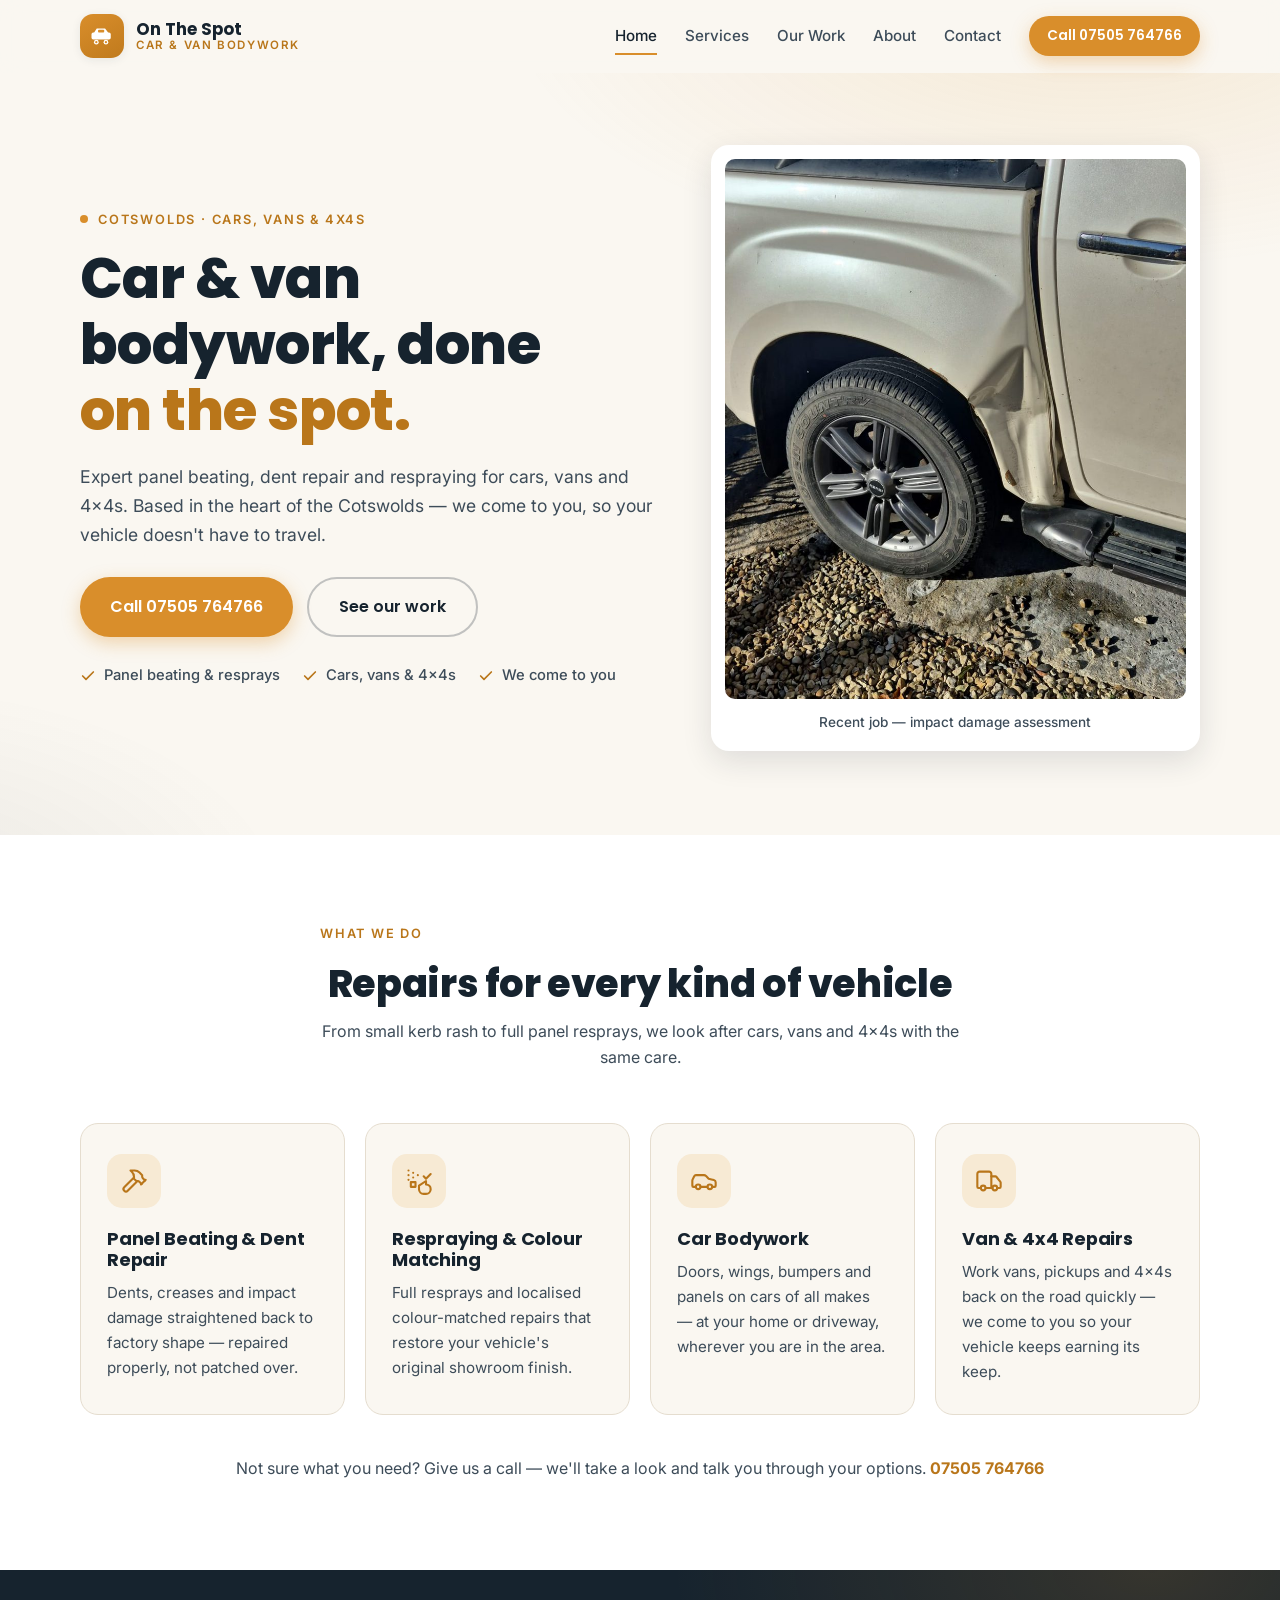
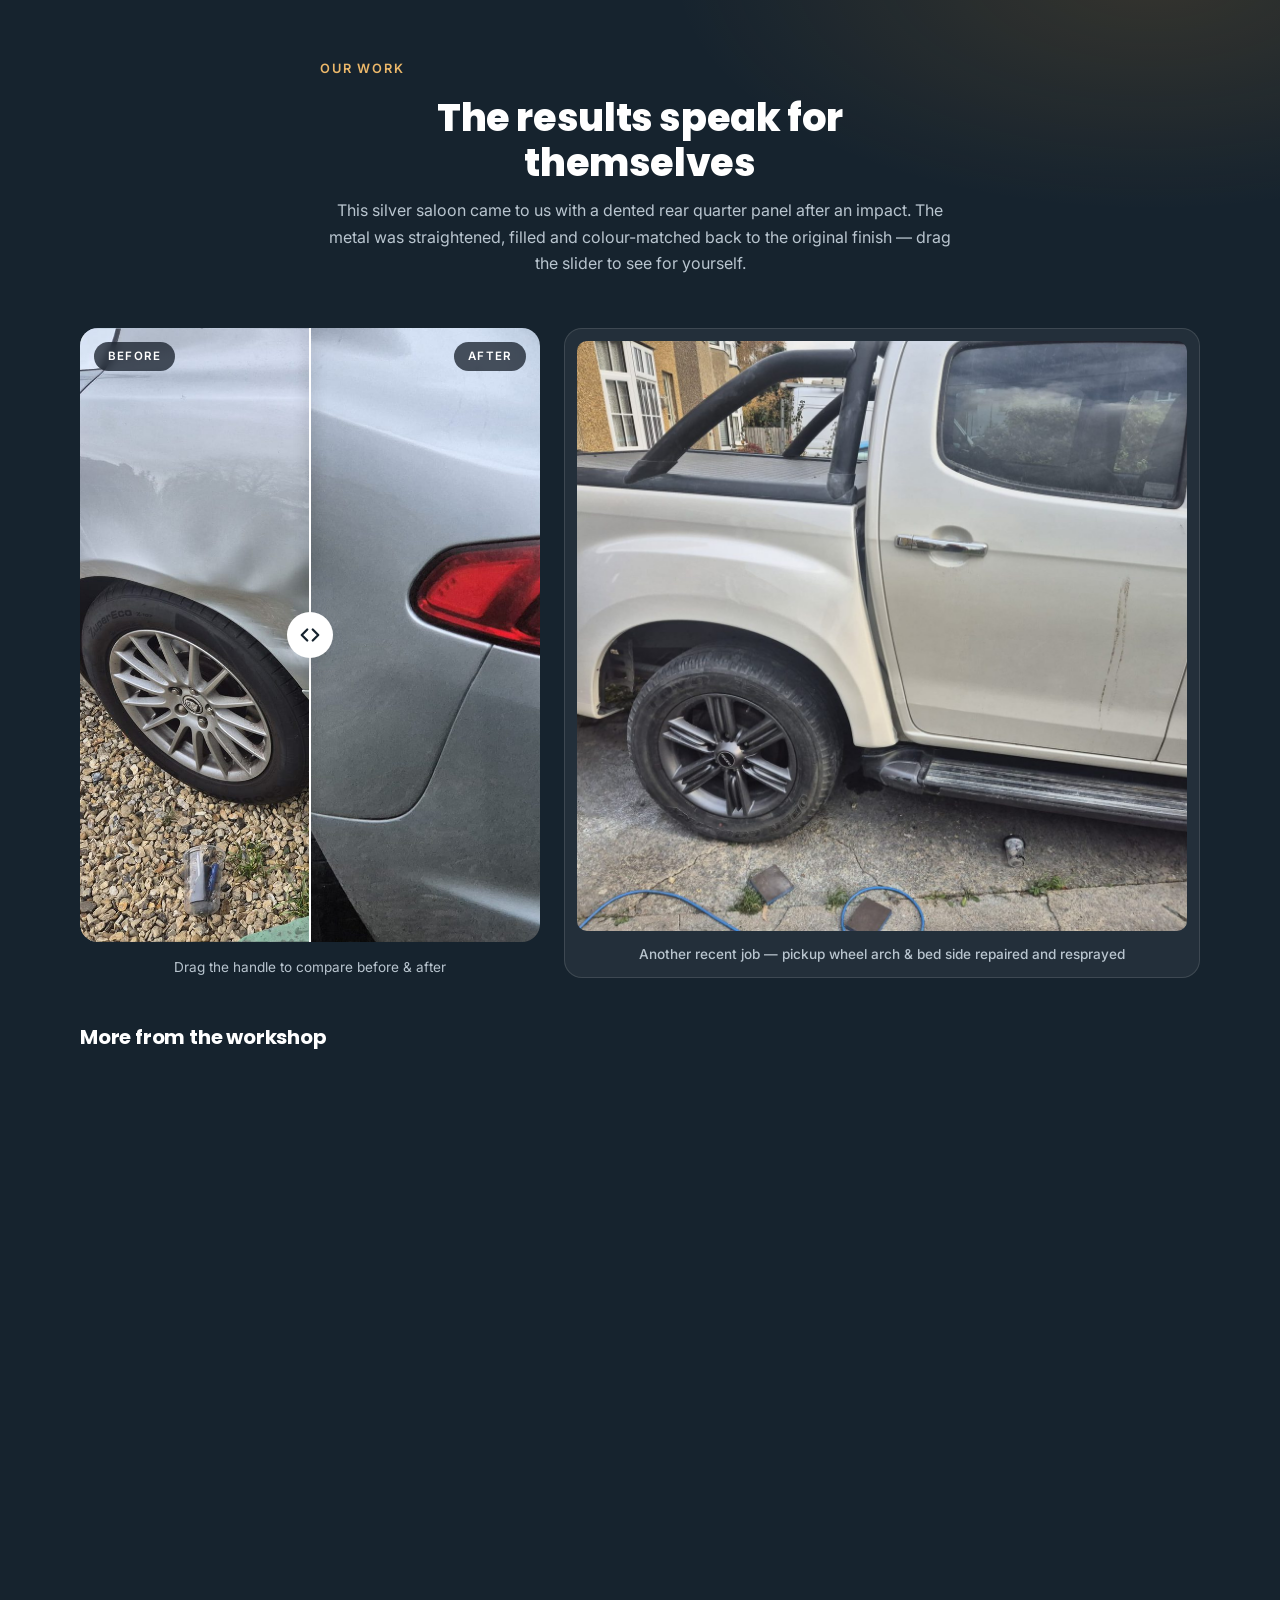
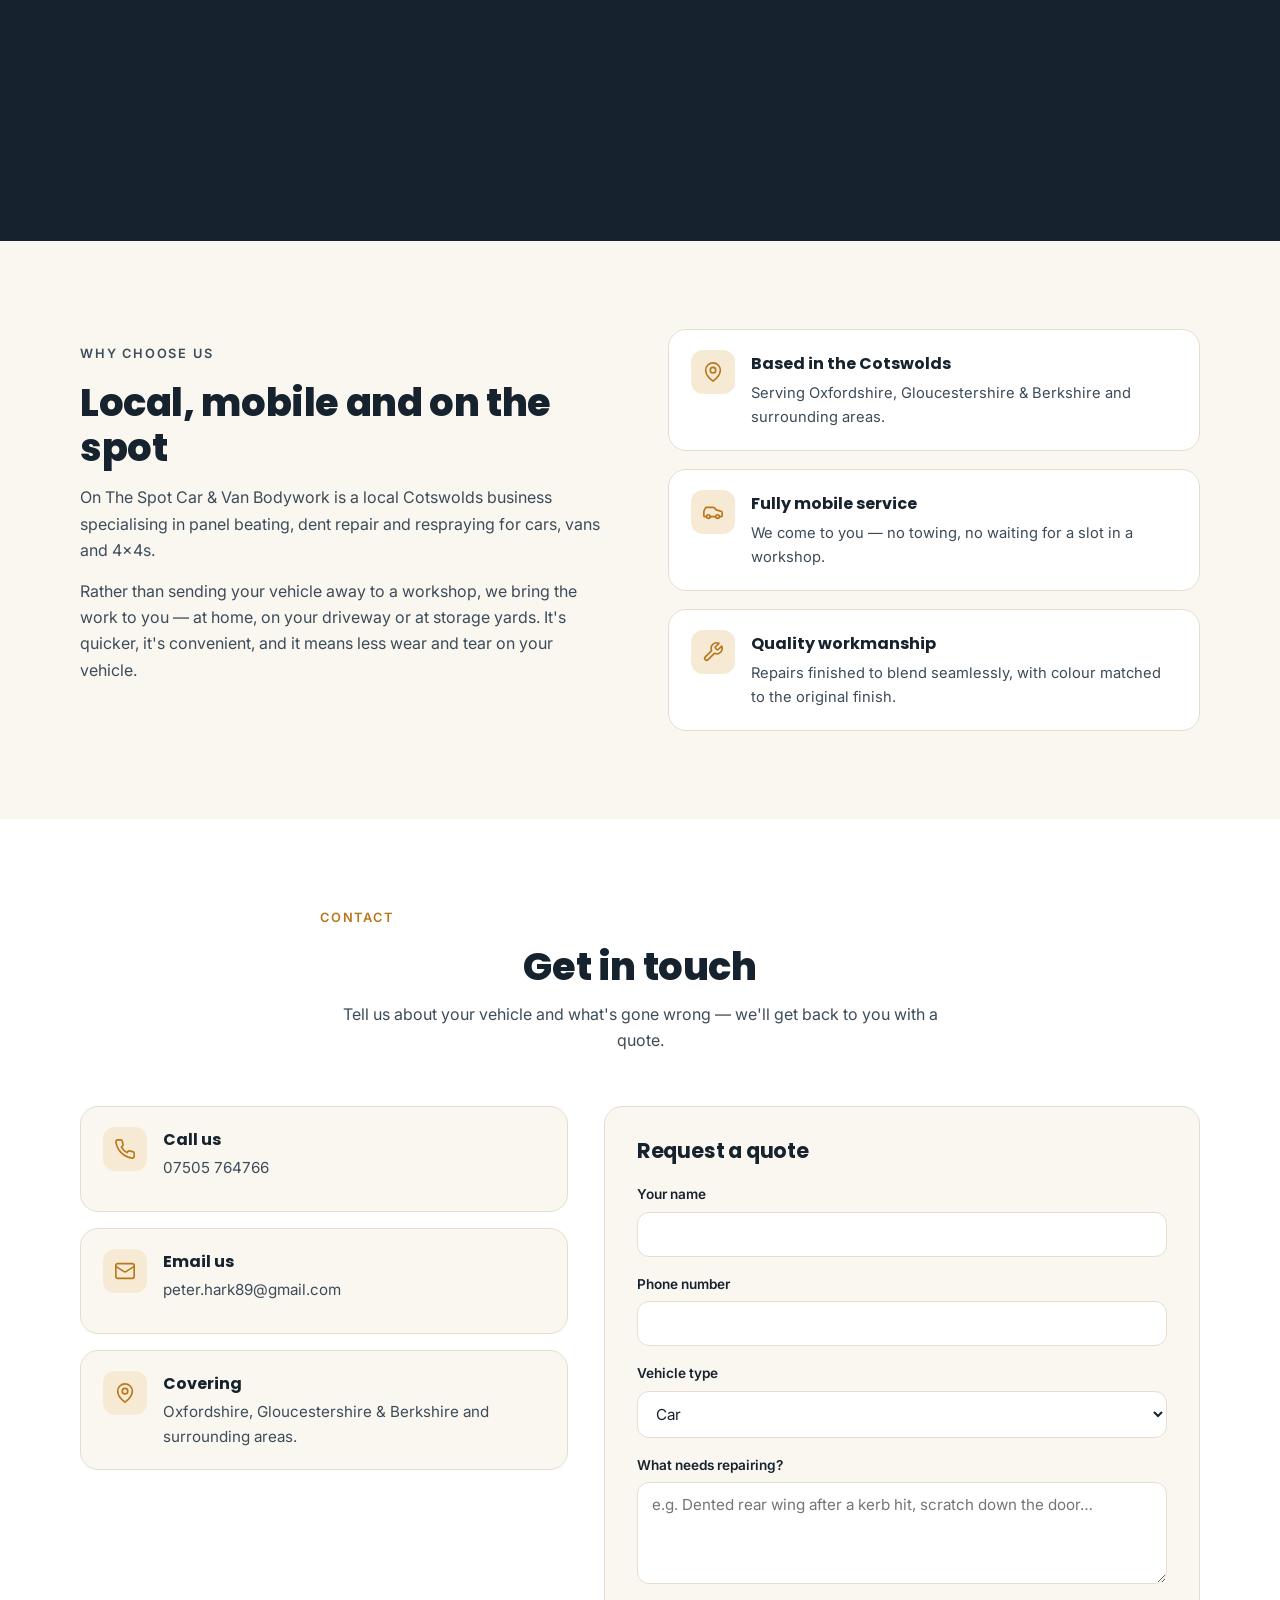
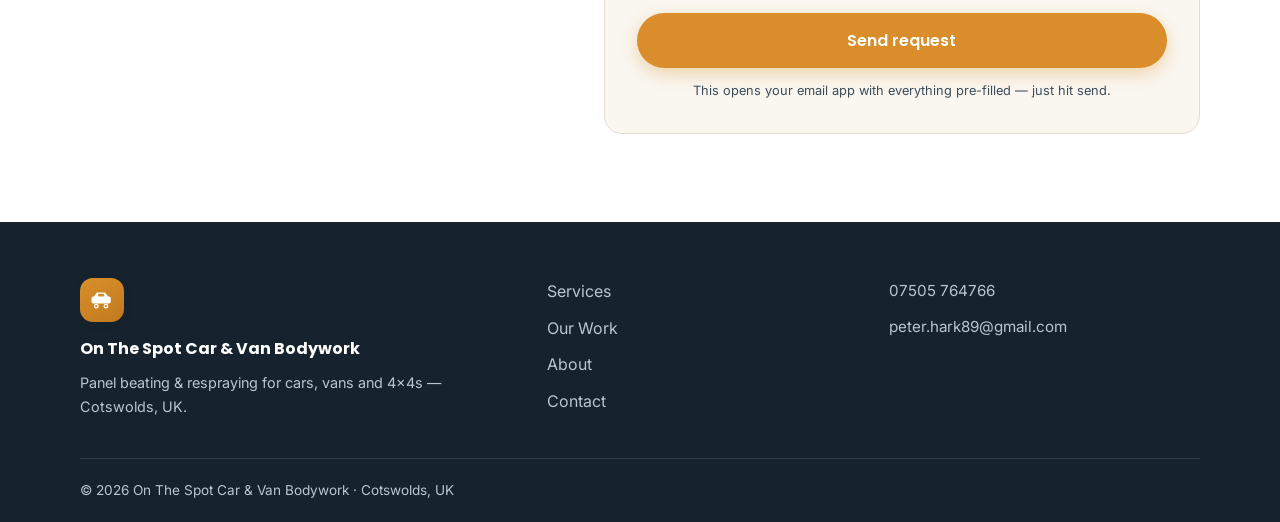
==== index.html @ c1c81cb1 "On The Spot Car & Van Bodywork site" ====
<!DOCTYPE html>
<html lang="en-GB">
<head>
  <meta charset="UTF-8" />
  <meta name="viewport" content="width=device-width, initial-scale=1.0" />
  <title>On The Spot Car &amp; Van Bodywork — Panel Beating &amp; Resprays in the Cotswolds</title>
  <meta name="description" content="Car and van body repairs across the Cotswolds. Expert panel beating, dent repair, respraying and colour matching — we come to you. Call 07505 764766." />
  <meta property="og:title" content="On The Spot Car &amp; Van Bodywork | Cotswolds" />
  <meta property="og:description" content="Panel beating, dent repair &amp; respraying for cars, vans and 4x4s. Based in the Cotswolds — we come to you." />
  <meta property="og:type" content="website" />
  <link rel="icon" href="data:image/svg+xml,%3Csvg xmlns='http://www.w3.org/2000/svg' viewBox='0 0 100 100'%3E%3Ctext y='.9em' font-size='90'%3E%F0%9F%9A%97%3C/text%3E%3C/svg%3E" />
  <link rel="preconnect" href="https://fonts.googleapis.com" />
  <link rel="preconnect" href="https://fonts.gstatic.com" crossorigin />
  <link href="https://fonts.googleapis.com/css2?family=Inter:wght@400;500;600&family=Poppins:wght@600;700;800&display=swap" rel="stylesheet" />
  <link rel="stylesheet" href="style.css" />
</head>
<body>

<a class="skip-link" href="#home">Skip to content</a>

<header class="site-header" id="siteHeader">
  <div class="container nav-wrap">
    <a href="#home" class="brand" aria-label="On The Spot Car &amp; Van Bodywork — home">
      <span class="brand-mark" aria-hidden="true">
        <svg viewBox="0 0 32 32" fill="none">
          <path d="M4 18v-4a2 2 0 0 1 2-2h1l3-4.5h9.5L23 12h1a2 2 0 0 1 2 2v4a2 2 0 0 1-2 2H6a2 2 0 0 1-2-2Z" fill="#fff"/>
          <rect x="11.5" y="8.8" width="7" height="3.2" rx="0.9" fill="#d98e2b"/>
          <circle cx="9.5" cy="23" r="2.7" fill="#fff"/>
          <circle cx="9.5" cy="23" r="1.3" fill="#d98e2b"/>
          <circle cx="20.5" cy="23" r="2.7" fill="#fff"/>
          <circle cx="20.5" cy="23" r="1.3" fill="#d98e2b"/>
        </svg>
      </span>
      <span class="brand-text">On The Spot<small>Car &amp; Van Bodywork</small></span>
    </a>

    <nav class="site-nav" id="siteNav" aria-label="Main navigation">
      <a href="#home" class="active">Home</a>
      <a href="#services">Services</a>
      <a href="#work">Our Work</a>
      <a href="#about">About</a>
      <a href="#contact">Contact</a>
      <a href="tel:+447505764766" class="btn btn-primary btn-sm nav-call">Call 07505 764766</a>
    </nav>

    <button class="nav-toggle" id="navToggle" aria-expanded="false" aria-controls="siteNav" aria-label="Open menu">
      <span></span><span></span><span></span>
    </button>
  </div>
</header>

<main id="main">

  <!-- ============ HERO ============ -->
  <section class="hero" id="home">
    <div class="container hero-grid">
      <div class="hero-copy reveal">
        <p class="eyebrow"><span class="dot" aria-hidden="true"></span> Cotswolds &middot; Cars, Vans &amp; 4x4s</p>
        <h1>Car &amp; van bodywork, done <em>on the spot.</em></h1>
        <p class="lead">Expert panel beating, dent repair and respraying for cars, vans and 4x4s. Based in the heart of the Cotswolds — we come to you, so your vehicle doesn't have to travel.</p>
        <div class="hero-cta">
          <a href="tel:+447505764766" class="btn btn-primary btn-lg">Call 07505 764766</a>
          <a href="#work" class="btn btn-ghost btn-lg">See our work</a>
        </div>
        <ul class="hero-points">
          <li><svg viewBox="0 0 24 24" fill="none" stroke="currentColor" stroke-width="2.5" stroke-linecap="round" stroke-linejoin="round"><path d="M20 6 9 17l-5-5"/></svg> Panel beating &amp; resprays</li>
          <li><svg viewBox="0 0 24 24" fill="none" stroke="currentColor" stroke-width="2.5" stroke-linecap="round" stroke-linejoin="round"><path d="M20 6 9 17l-5-5"/></svg> Cars, vans &amp; 4x4s</li>
          <li><svg viewBox="0 0 24 24" fill="none" stroke="currentColor" stroke-width="2.5" stroke-linecap="round" stroke-linejoin="round"><path d="M20 6 9 17l-5-5"/></svg> We come to you</li>
        </ul>
      </div>

      <figure class="hero-card reveal" data-delay="140">
        <img src="images/hero-pickup-damage.jpg" alt="Impact damage to a pickup's rear arch and bed side, awaiting repair" loading="eager" />
        <figcaption>Recent job — impact damage assessment</figcaption>
      </figure>
    </div>
  </section>

  <!-- ============ SERVICES ============ -->
  <section class="section services" id="services">
    <div class="container">
      <header class="section-head reveal">
        <p class="eyebrow">What we do</p>
        <h2>Repairs for every kind of vehicle</h2>
        <p class="section-sub">From small kerb rash to full panel resprays, we look after cars, vans and 4x4s with the same care.</p>
      </header>

      <div class="card-grid">
        <article class="service-card reveal">
          <span class="icon" aria-hidden="true">
            <svg viewBox="0 0 24 24" fill="none" stroke="currentColor" stroke-width="1.8" stroke-linecap="round" stroke-linejoin="round"><path d="m15 12-8.373 8.373a1 1 0 1 1-3-3L12 9"/><path d="m18 15 4-4"/><path d="m21.5 11.5-1.914-1.914A2 2 0 0 1 19 8.172V7l-2.26-2.26a6 6 0 0 0-4.202-1.756L9 2.96l.92.82A6.18 6.18 0 0 1 12 8.4V10l2 2h1.172a2 2 0 0 1 1.414.586L18.5 14.5"/></svg>
          </span>
          <h3>Panel Beating &amp; Dent Repair</h3>
          <p>Dents, creases and impact damage straightened back to factory shape — repaired properly, not patched over.</p>
        </article>

        <article class="service-card reveal" data-delay="80">
          <span class="icon" aria-hidden="true">
            <svg viewBox="0 0 24 24" fill="none" stroke="currentColor" stroke-width="1.8" stroke-linecap="round" stroke-linejoin="round"><path d="M3 3h.01"/><path d="M7 5h.01"/><path d="M11 7h.01"/><path d="M3 7h.01"/><path d="M7 9h.01"/><path d="M3 11h.01"/><rect width="4" height="4" x="5" y="13"/><path d="m16 8 2 2 4-4"/><path d="M18 12v3a4 4 0 0 1 4 4v0a4 4 0 0 1-4 4h-2a4 4 0 0 1-4-4v-3Z"/></svg>
          </span>
          <h3>Respraying &amp; Colour Matching</h3>
          <p>Full resprays and localised colour-matched repairs that restore your vehicle's original showroom finish.</p>
        </article>

        <article class="service-card reveal" data-delay="160">
          <span class="icon" aria-hidden="true">
            <svg viewBox="0 0 24 24" fill="none" stroke="currentColor" stroke-width="1.8" stroke-linecap="round" stroke-linejoin="round"><path d="M19 17h2c.6 0 1-.4 1-1v-3c0-.9-.7-1.7-1.5-1.9C18.7 10.6 16 10 16 10s-1.3-1.4-2.2-2.3c-.5-.4-1.1-.7-1.8-.7H5c-.6 0-1.1.4-1.4.9l-1.4 2.9A3.7 3.7 0 0 0 2 12v4c0 .6.4 1 1 1h2"/><circle cx="7" cy="17" r="2"/><path d="M9 17h6"/><circle cx="17" cy="17" r="2"/></svg>
          </span>
          <h3>Car Bodywork</h3>
          <p>Doors, wings, bumpers and panels on cars of all makes — at your home or driveway, wherever you are in the area.</p>
        </article>

        <article class="service-card reveal" data-delay="240">
          <span class="icon" aria-hidden="true">
            <svg viewBox="0 0 24 24" fill="none" stroke="currentColor" stroke-width="1.8" stroke-linecap="round" stroke-linejoin="round"><path d="M14 18V6a2 2 0 0 0-2-2H4a2 2 0 0 0-2 2v11a1 1 0 0 0 1 1h2"/><path d="M15 18H9"/><path d="M19 18h2a1 1 0 0 0 1-1v-3.65a1 1 0 0 0-.22-.624l-3.48-4.35A1 1 0 0 0 17.52 8H14"/><circle cx="17" cy="18" r="2"/><circle cx="7" cy="18" r="2"/></svg>
          </span>
          <h3>Van &amp; 4x4 Repairs</h3>
          <p>Work vans, pickups and 4x4s back on the road quickly — we come to you so your vehicle keeps earning its keep.</p>
        </article>
      </div>

      <p class="services-note reveal">Not sure what you need? Give us a call — we'll take a look and talk you through your options. <a href="tel:+447505764766"><strong>07505 764766</strong></a></p>
    </div>
  </section>

  <!-- ============ OUR WORK ============ -->
  <section class="section work" id="work">
    <div class="container">
      <header class="section-head section-head-light reveal">
        <p class="eyebrow">Our work</p>
        <h2>The results speak for themselves</h2>
        <p class="section-sub">This silver saloon came to us with a dented rear quarter panel after an impact. The metal was straightened, filled and colour-matched back to the original finish — drag the slider to see for yourself.</p>
      </header>

      <div class="work-showcase">
        <div class="ba-frame reveal">
          <div class="ba-slider" id="baSlider" style="--pos:50%">
            <img src="images/slider-after.jpg" alt="Rear quarter panel after dent repair and respray" />
            <img src="images/slider-before.jpg" alt="" aria-hidden="true" class="ba-before" />
            <span class="ba-label ba-label-before">Before</span>
            <span class="ba-label ba-label-after">After</span>
            <div class="ba-handle" id="baHandle" role="slider" tabindex="0" aria-label="Drag to compare before and after" aria-valuemin="0" aria-valuemax="100" aria-valuenow="50">
              <span class="ba-grip" aria-hidden="true">
                <svg viewBox="0 0 24 24" fill="none" stroke="currentColor" stroke-width="2.5" stroke-linecap="round" stroke-linejoin="round"><path d="m9 6-6 6 6 6M15 6l6 6-6 6"/></svg>
              </span>
            </div>
          </div>
          <p class="ba-hint">Drag the handle to compare before &amp; after</p>
        </div>

        <figure class="work-photo reveal" data-delay="120">
          <img src="images/work-pickup-repaired.jpg" alt="Pickup rear arch and bed side after bodywork repair and respray" loading="lazy" />
          <figcaption>Another recent job — pickup wheel arch &amp; bed side repaired and resprayed</figcaption>
        </figure>
      </div>

      <h3 class="gallery-title reveal">More from the workshop</h3>
      <div class="gallery-grid">
        <figure class="gallery-card reveal">
          <span class="chip chip-before" aria-hidden="true">Before</span>
          <img src="images/gallery-door-crack.jpg" alt="Cracked car door panel stripped back, ready for repair" loading="lazy" />
          <figcaption>Cracked door panel — stripped back and ready for repair</figcaption>
        </figure>

        <figure class="gallery-card reveal" data-delay="80">
          <span class="chip chip-progress" aria-hidden="true">In progress</span>
          <img src="images/gallery-filler-wide.jpg" alt="Door and quarter panel filled after impact damage" loading="lazy" />
          <figcaption>Impact-damaged door &amp; quarter panel, filled and faired</figcaption>
        </figure>

        <figure class="gallery-card reveal" data-delay="160">
          <span class="chip chip-progress" aria-hidden="true">In progress</span>
          <img src="images/gallery-filler-detail.jpg" alt="Close-up of body filler smoothed on a repaired panel" loading="lazy" />
          <figcaption>Filling detail — smoothed and ready to prime &amp; spray</figcaption>
        </figure>
      </div>

      <div class="steps-grid">
        <article class="step-card reveal">
          <span class="step-num" aria-hidden="true">01</span>
          <h3>Tell us what's wrong</h3>
          <p>Call or email with a description — and photos if you can. We'll assess the damage honestly before any work starts.</p>
        </article>
        <article class="step-card reveal" data-delay="100">
          <span class="step-num" aria-hidden="true">02</span>
          <h3>We come to you</h3>
          <p>Your vehicle stays where it is — at home, in your driveway or at storage. We bring the workshop to the spot.</p>
        </article>
        <article class="step-card reveal" data-delay="200">
          <span class="step-num" aria-hidden="true">03</span>
          <h3>Repaired &amp; resprayed</h3>
          <p>Panels straightened, filled and sprayed with colour matched to your vehicle's original finish. You check it over on the spot.</p>
        </article>
      </div>

      <div class="work-cta reveal">
        <a href="#contact" class="btn btn-primary btn-lg">Get a quote</a>
        <a href="tel:+447505764766" class="link-light">or call 07505 764766</a>
      </div>
    </div>
  </section>

  <!-- ============ ABOUT ============ -->
  <section class="section about" id="about">
    <div class="container about-grid">
      <div class="about-copy reveal">
        <p class="eyebrow">Why choose us</p>
        <h2>Local, mobile and on the spot</h2>
        <p>On The Spot Car &amp; Van Bodywork is a local Cotswolds business specialising in panel beating, dent repair and respraying for cars, vans and 4x4s.</p>
        <p>Rather than sending your vehicle away to a workshop, we bring the work to you — at home, on your driveway or at storage yards. It's quicker, it's convenient, and it means less wear and tear on your vehicle.</p>
      </div>

      <ul class="about-list reveal" data-delay="120">
        <li>
          <span class="icon icon-sm" aria-hidden="true"><svg viewBox="0 0 24 24" fill="none" stroke="currentColor" stroke-width="1.8" stroke-linecap="round" stroke-linejoin="round"><path d="M20 10c0 6-8 12-8 12s-8-6-8-12a8 8 0 0 1 16 0Z"/><circle cx="12" cy="10" r="3"/></svg></span>
          <div><strong>Based in the Cotswolds</strong><p>Serving Oxfordshire, Gloucestershire &amp; Berkshire and surrounding areas.</p></div>
        </li>
        <li>
          <span class="icon icon-sm" aria-hidden="true"><svg viewBox="0 0 24 24" fill="none" stroke="currentColor" stroke-width="1.8" stroke-linecap="round" stroke-linejoin="round"><path d="M19 17h2c.6 0 1-.4 1-1v-3c0-.9-.7-1.7-1.5-1.9C18.7 10.6 16 10 16 10s-1.3-1.4-2.2-2.3c-.5-.4-1.1-.7-1.8-.7H5c-.6 0-1.1.4-1.4.9l-1.4 2.9A3.7 3.7 0 0 0 2 12v4c0 .6.4 1 1 1h2"/><circle cx="7" cy="17" r="2"/><path d="M9 17h6"/><circle cx="17" cy="17" r="2"/></svg></span>
          <div><strong>Fully mobile service</strong><p>We come to you — no towing, no waiting for a slot in a workshop.</p></div>
        </li>
        <li>
          <span class="icon icon-sm" aria-hidden="true"><svg viewBox="0 0 24 24" fill="none" stroke="currentColor" stroke-width="1.8" stroke-linecap="round" stroke-linejoin="round"><path d="M14.7 6.3a1 1 0 0 0 0 1.4l1.6 1.6a1 1 0 0 0 1.4 0l3.77-3.77a6 6 0 0 1-7.94 7.94l-6.91 6.91a2.12 2.12 0 0 1-3-3l6.91-6.91a6 6 0 0 1 7.94-7.94l-3.76 3.76z"/></svg></span>
          <div><strong>Quality workmanship</strong><p>Repairs finished to blend seamlessly, with colour matched to the original finish.</p></div>
        </li>
      </ul>
    </div>
  </section>

  <!-- ============ CONTACT ============ -->
  <section class="section contact" id="contact">
    <div class="container">
      <header class="section-head reveal">
        <p class="eyebrow">Contact</p>
        <h2>Get in touch</h2>
        <p class="section-sub">Tell us about your vehicle and what's gone wrong — we'll get back to you with a quote.</p>
      </header>

      <div class="contact-grid">
        <div class="contact-info reveal">
          <a href="tel:+447505764766" class="info-card">
            <span class="icon icon-sm" aria-hidden="true"><svg viewBox="0 0 24 24" fill="none" stroke="currentColor" stroke-width="1.8" stroke-linecap="round" stroke-linejoin="round"><path d="M22 16.92v3a2 2 0 0 1-2.18 2 19.79 19.79 0 0 1-8.63-3.07 19.5 19.5 0 0 1-6-6 19.79 19.79 0 0 1-3.07-8.67A2 2 0 0 1 4.11 2h3a2 2 0 0 1 2 1.72c.127.96.361 1.903.7 2.81a2 2 0 0 1-.45 2.11L8.09 9.91a16 16 0 0 0 6 6l1.27-1.27a2 2 0 0 1 2.11-.45c.907.339 1.85.573 2.81.7A2 2 0 0 1 22 16.92z"/></svg></span>
            <div><strong>Call us</strong><p>07505 764766</p></div>
          </a>
          <a href="mailto:peter.hark89@gmail.com" class="info-card">
            <span class="icon icon-sm" aria-hidden="true"><svg viewBox="0 0 24 24" fill="none" stroke="currentColor" stroke-width="1.8" stroke-linecap="round" stroke-linejoin="round"><rect width="20" height="16" x="2" y="4" rx="2"/><path d="m22 7-8.97 5.7a1.94 1.94 0 0 1-2.06 0L2 7"/></svg></span>
            <div><strong>Email us</strong><p>peter.hark89@gmail.com</p></div>
          </a>
          <div class="info-card">
            <span class="icon icon-sm" aria-hidden="true"><svg viewBox="0 0 24 24" fill="none" stroke="currentColor" stroke-width="1.8" stroke-linecap="round" stroke-linejoin="round"><path d="M20 10c0 6-8 12-8 12s-8-6-8-12a8 8 0 0 1 16 0Z"/><circle cx="12" cy="10" r="3"/></svg></span>
            <div><strong>Covering</strong><p>Oxfordshire, Gloucestershire &amp; Berkshire and surrounding areas.</p></div>
          </div>
        </div>

        <form class="quote-form reveal" id="quoteForm" data-delay="120" novalidate>
          <h3>Request a quote</h3>
          <label for="name">Your name</label>
          <input type="text" id="name" name="name" autocomplete="name" required />

          <label for="phone">Phone number</label>
          <input type="tel" id="phone" name="phone" autocomplete="tel" required />

          <label for="type">Vehicle type</label>
          <select id="type" name="type">
            <option value="Car">Car</option>
            <option value="Van or 4x4">Van or 4x4</option>
            <option value="Not sure / other">Not sure / other</option>
          </select>

          <label for="message">What needs repairing?</label>
          <textarea id="message" name="message" rows="4" placeholder="e.g. Dented rear wing after a kerb hit, scratch down the door…"></textarea>

          <button type="submit" class="btn btn-primary btn-lg btn-block">Send request</button>
          <p class="form-note">This opens your email app with everything pre-filled — just hit send.</p>
        </form>
      </div>
    </div>
  </section>

</main>

<footer class="site-footer">
  <div class="container footer-grid">
    <div class="footer-brand">
      <span class="brand-mark" aria-hidden="true">
        <svg viewBox="0 0 32 32" fill="none">
          <path d="M4 18v-4a2 2 0 0 1 2-2h1l3-4.5h9.5L23 12h1a2 2 0 0 1 2 2v4a2 2 0 0 1-2 2H6a2 2 0 0 1-2-2Z" fill="#fff"/>
          <rect x="11.5" y="8.8" width="7" height="3.2" rx="0.9" fill="#d98e2b"/>
          <circle cx="9.5" cy="23" r="2.7" fill="#fff"/>
          <circle cx="9.5" cy="23" r="1.3" fill="#d98e2b"/>
          <circle cx="20.5" cy="23" r="2.7" fill="#fff"/>
          <circle cx="20.5" cy="23" r="1.3" fill="#d98e2b"/>
        </svg>
      </span>
      <p class="footer-name">On The Spot Car &amp; Van Bodywork</p>
      <p class="footer-tag">Panel beating &amp; respraying for cars, vans and 4x4s — Cotswolds, UK.</p>
    </div>

    <nav class="footer-nav" aria-label="Footer navigation">
      <a href="#services">Services</a>
      <a href="#work">Our Work</a>
      <a href="#about">About</a>
      <a href="#contact">Contact</a>
    </nav>

    <div class="footer-contact">
      <a href="tel:+447505764766">07505 764766</a>
      <a href="mailto:peter.hark89@gmail.com">peter.hark89@gmail.com</a>
    </div>
  </div>
  <div class="container footer-bottom">
    <p>&copy; <span id="year">2026</span> On The Spot Car &amp; Van Bodywork &middot; Cotswolds, UK</p>
  </div>
</footer>

<a href="tel:+447505764766" class="call-fab" aria-label="Call us on 07505 764766">
  <svg viewBox="0 0 24 24" fill="none" stroke="currentColor" stroke-width="2" stroke-linecap="round" stroke-linejoin="round"><path d="M22 16.92v3a2 2 0 0 1-2.18 2 19.79 19.79 0 0 1-8.63-3.07 19.5 19.5 0 0 1-6-6 19.79 19.79 0 0 1-3.07-8.67A2 2 0 0 1 4.11 2h3a2 2 0 0 1 2 1.72c.127.96.361 1.903.7 2.81a2 2 0 0 1-.45 2.11L8.09 9.91a16 16 0 0 0 6 6l1.27-1.27a2 2 0 0 1 2.11-.45c.907.339 1.85.573 2.81.7A2 2 0 0 1 22 16.92z"/></svg>
</a>

<script src="main.js"></script>
</body>
</html>
---- style.css ----
/* ============================================================
   On The Spot Car & Van Bodywork — style.css
   ============================================================ */

:root {
  --ink: #16232e;
  --ink-soft: #3d4c59;
  --paper: #faf7f1;
  --stone: #efe8db;
  --white: #ffffff;
  --accent: #d98e2b;
  --accent-dark: #b9761a;
  --accent-tint: #f7ead4;
  --line: #e5ddcf;
  --shadow-sm: 0 2px 10px rgba(22, 35, 46, 0.08);
  --shadow-md: 0 10px 30px rgba(22, 35, 46, 0.12);
  --radius: 18px;
  --font-head: "Poppins", system-ui, sans-serif;
  --font-body: "Inter", system-ui, sans-serif;
}

* { margin: 0; padding: 0; box-sizing: border-box; }

html { scroll-behavior: smooth; }

body {
  font-family: var(--font-body);
  color: var(--ink);
  background: var(--paper);
  line-height: 1.65;
  -webkit-font-smoothing: antialiased;
}

img { max-width: 100%; display: block; }

h1, h2, h3 { font-family: var(--font-head); line-height: 1.18; letter-spacing: -0.01em; }

a { color: inherit; text-decoration: none; }

.container {
  width: min(1120px, 92%);
  margin-inline: auto;
}

.skip-link {
  position: absolute;
  left: -9999px;
  top: 0;
  background: var(--ink);
  color: #fff;
  padding: 10px 18px;
  z-index: 200;
  border-radius: 0 0 10px 0;
}
.skip-link:focus { left: 0; }

/* ---------- Buttons ---------- */
.btn {
  display: inline-flex;
  align-items: center;
  justify-content: center;
  gap: 8px;
  font-family: var(--font-head);
  font-weight: 600;
  border-radius: 999px;
  padding: 12px 24px;
  font-size: 0.95rem;
  transition: transform 0.18s ease, box-shadow 0.18s ease, background 0.18s ease, color 0.18s ease;
  cursor: pointer;
  border: none;
}
.btn-lg { padding: 15px 30px; font-size: 1rem; }
.btn-sm { padding: 9px 18px; font-size: 0.85rem; }
.btn-block { width: 100%; }

.btn-primary {
  background: var(--accent);
  color: #fff;
  box-shadow: 0 6px 18px rgba(217, 142, 43, 0.35);
}
.btn-primary:hover { background: var(--accent-dark); transform: translateY(-2px); }

.btn-ghost {
  background: transparent;
  color: var(--ink);
  border: 2px solid rgba(22, 35, 46, 0.25);
}
.btn-ghost:hover { border-color: var(--ink); transform: translateY(-2px); }

.link-light { color: #cfd9e2; font-weight: 500; }
.link-light:hover { color: #fff; text-decoration: underline; }

/* ---------- Header / nav ---------- */
.site-header {
  position: sticky;
  top: 0;
  z-index: 100;
  background: rgba(250, 247, 241, 0.86);
  backdrop-filter: blur(12px);
  -webkit-backdrop-filter: blur(12px);
  border-bottom: 1px solid transparent;
  transition: box-shadow 0.25s ease, border-color 0.25s ease;
}
.site-header.scrolled {
  border-color: var(--line);
  box-shadow: var(--shadow-sm);
}

.nav-wrap {
  display: flex;
  align-items: center;
  justify-content: space-between;
  gap: 16px;
  padding-block: 14px;
}

.brand { display: inline-flex; align-items: center; gap: 12px; }

.brand-mark {
  width: 44px;
  height: 44px;
  border-radius: 13px;
  background: linear-gradient(150deg, var(--accent), #c07a1d);
  display: grid;
  place-items: center;
  box-shadow: var(--shadow-sm);
  flex-shrink: 0;
}
.brand-mark svg { width: 28px; height: 28px; }

.brand-text {
  font-family: var(--font-head);
  font-weight: 700;
  font-size: 1.05rem;
  line-height: 1.1;
  display: flex;
  flex-direction: column;
}
.brand-text small {
  font-family: var(--font-body);
  font-weight: 600;
  font-size: 0.72rem;
  letter-spacing: 0.14em;
  text-transform: uppercase;
  color: var(--accent-dark);
}

.site-nav { display: flex; align-items: center; gap: 28px; }
.site-nav a:not(.btn) {
  font-weight: 500;
  font-size: 0.95rem;
  color: var(--ink-soft);
  position: relative;
  padding-block: 4px;
}
.site-nav a:not(.btn):hover,
.site-nav a.active { color: var(--ink); }
.site-nav a:not(.btn)::after {
  content: "";
  position: absolute;
  left: 0; right: 100%;
  bottom: -2px;
  height: 2px;
  background: var(--accent);
  transition: right 0.25s ease;
}
.site-nav a:not(.btn):hover::after,
.site-nav a.active::after { right: 0; }

.nav-toggle {
  display: none;
  flex-direction: column;
  justify-content: center;
  gap: 5px;
  width: 44px;
  height: 44px;
  background: transparent;
  border: none;
  cursor: pointer;
  padding: 10px;
}
.nav-toggle span {
  display: block;
  height: 2.5px;
  width: 100%;
  background: var(--ink);
  border-radius: 2px;
  transition: transform 0.3s ease, opacity 0.3s ease;
}
.nav-toggle[aria-expanded="true"] span:nth-child(1) { transform: translateY(7.5px) rotate(45deg); }
.nav-toggle[aria-expanded="true"] span:nth-child(2) { opacity: 0; }
.nav-toggle[aria-expanded="true"] span:nth-child(3) { transform: translateY(-7.5px) rotate(-45deg); }

/* ---------- Hero ---------- */
.hero {
  padding: 72px 0 84px;
  background:
    radial-gradient(900px 420px at 85% -10%, rgba(217, 142, 43, 0.14), transparent 65%),
    radial-gradient(700px 380px at -10% 110%, rgba(22, 35, 46, 0.07), transparent 60%),
    var(--paper);
}

.hero-grid {
  display: grid;
  grid-template-columns: 1.08fr 0.92fr;
  gap: 56px;
  align-items: center;
}

.eyebrow {
  font-weight: 600;
  font-size: 0.8rem;
  letter-spacing: 0.14em;
  text-transform: uppercase;
  color: var(--accent-dark);
  display: flex;
  align-items: center;
  gap: 10px;
  margin-bottom: 16px;
}
.eyebrow .dot {
  width: 8px; height: 8px;
  border-radius: 50%;
  background: var(--accent);
  display: inline-block;
}

.hero h1 {
  font-size: clamp(2.3rem, 4.6vw, 3.5rem);
  font-weight: 800;
  margin-bottom: 18px;
}
.hero h1 em {
  font-style: normal;
  color: var(--accent-dark);
  position: relative;
  white-space: nowrap;
}

.lead {
  font-size: 1.1rem;
  color: var(--ink-soft);
  max-width: 34em;
  margin-bottom: 28px;
}

.hero-cta { display: flex; flex-wrap: wrap; gap: 14px; margin-bottom: 26px; }

.hero-points {
  list-style: none;
  display: flex;
  flex-wrap: wrap;
  gap: 10px 22px;
}
.hero-points li {
  display: inline-flex;
  align-items: center;
  gap: 8px;
  font-weight: 500;
  font-size: 0.92rem;
  color: var(--ink-soft);
}
.hero-points svg { width: 16px; height: 16px; color: var(--accent-dark); flex-shrink: 0; }

.hero-card {
  background: #fff;
  border-radius: var(--radius);
  padding: 14px;
  box-shadow: var(--shadow-md);
  transform: rotate(1.2deg);
  transition: transform 0.3s ease;
}
.hero-card:hover { transform: rotate(0deg) translateY(-4px); }
.hero-card img {
  width: 100%;
  max-height: 540px;
  border-radius: calc(var(--radius) - 8px);
  object-fit: cover;
}
.hero-card figcaption {
  padding: 12px 6px 4px;
  font-size: 0.85rem;
  color: var(--ink-soft);
  text-align: center;
  font-weight: 500;
}

/* ---------- Sections (shared) ---------- */
.section { padding: 88px 0; }

.section-head {
  max-width: 640px;
  margin: 0 auto 52px;
  text-align: center;
}
.section-head h2, .about-copy h2 { font-size: clamp(1.7rem, 3vw, 2.4rem); font-weight: 800; }
.section-sub { color: var(--ink-soft); margin-top: 12px; }

/* ---------- Services ---------- */
.services { background: #fff; }

.card-grid {
  display: grid;
  grid-template-columns: repeat(auto-fit, minmax(240px, 1fr));
  gap: 20px;
}

.service-card {
  background: var(--paper);
  border: 1px solid var(--line);
  border-radius: var(--radius);
  padding: 30px 26px;
  transition: transform 0.25s ease, box-shadow 0.25s ease, border-color 0.25s ease;
}
.service-card:hover {
  transform: translateY(-5px);
  box-shadow: var(--shadow-md);
  border-color: transparent;
}

.icon {
  width: 54px;
  height: 54px;
  border-radius: 15px;
  background: var(--accent-tint);
  color: var(--accent-dark);
  display: grid;
  place-items: center;
  margin-bottom: 20px;
}
.icon svg { width: 28px; height: 28px; }

.service-card h3 { font-size: 1.12rem; margin-bottom: 10px; }
.service-card p { color: var(--ink-soft); font-size: 0.95rem; }

.services-note {
  text-align: center;
  margin-top: 40px;
  color: var(--ink-soft);
}
.services-note a strong { color: var(--accent-dark); }
.services-note a:hover { text-decoration: underline; }

/* ---------- Work (dark) ---------- */
.work {
  background:
    radial-gradient(800px 400px at 90% 0%, rgba(217, 142, 43, 0.16), transparent 60%),
    var(--ink);
  color: #eef2f5;
}

.section-head-light h2 { color: #fff; }
.section-head-light .section-sub { color: #b9c5cf; }
.work .eyebrow { color: #ecb86a; }

.work-showcase {
  display: grid;
  grid-template-columns: minmax(0, 460px) 1fr;
  gap: 24px;
  align-items: stretch;
  margin-bottom: 48px;
}

/* Before / after comparison slider */
.ba-slider {
  --pos: 50%;
  position: relative;
  aspect-ratio: 3 / 4;
  overflow: hidden;
  border-radius: var(--radius);
  background: #0d1620;
  touch-action: none;
  cursor: ew-resize;
}
.ba-slider img {
  position: absolute;
  inset: 0;
  width: 100%;
  height: 100%;
  object-fit: cover;
}
.ba-before { clip-path: inset(0 calc(100% - var(--pos)) 0 0); }

.ba-handle {
  position: absolute;
  top: 0;
  bottom: 0;
  left: var(--pos);
  width: 2px;
  background: #fff;
  transform: translateX(-1px);
  box-shadow: 0 0 14px rgba(0, 0, 0, 0.55);
}
.ba-grip {
  position: absolute;
  top: 50%;
  left: 50%;
  transform: translate(-50%, -50%);
  width: 46px;
  height: 46px;
  border-radius: 50%;
  background: #fff;
  color: var(--ink);
  display: grid;
  place-items: center;
  box-shadow: var(--shadow-md);
}
.ba-grip svg { width: 22px; height: 22px; }

.ba-label {
  position: absolute;
  top: 14px;
  z-index: 2;
  padding: 5px 14px;
  border-radius: 999px;
  font-size: 0.72rem;
  font-weight: 600;
  letter-spacing: 0.1em;
  text-transform: uppercase;
  color: #fff;
  background: rgba(13, 22, 32, 0.72);
  backdrop-filter: blur(4px);
  -webkit-backdrop-filter: blur(4px);
}
.ba-label-before { left: 14px; }
.ba-label-after { right: 14px; }

.ba-hint {
  text-align: center;
  color: #b9c5cf;
  font-size: 0.85rem;
  margin-top: 14px;
}

.work-photo {
  background: rgba(255, 255, 255, 0.06);
  border: 1px solid rgba(255, 255, 255, 0.12);
  border-radius: var(--radius);
  padding: 12px;
  display: flex;
  flex-direction: column;
}
.work-photo img {
  width: 100%;
  height: 100%;
  min-height: 320px;
  object-fit: cover;
  border-radius: calc(var(--radius) - 8px);
}
.work-photo figcaption {
  padding-top: 12px;
  font-size: 0.85rem;
  color: #b9c5cf;
  text-align: center;
  font-weight: 500;
  flex-shrink: 0;
}

/* Workshop photo strip */
.gallery-title {
  color: #fff;
  font-size: 1.25rem;
  margin-bottom: 20px;
}
.gallery-grid {
  display: grid;
  grid-template-columns: repeat(auto-fit, minmax(230px, 1fr));
  gap: 16px;
  margin-bottom: 48px;
}
.gallery-card {
  position: relative;
  background: rgba(255, 255, 255, 0.06);
  border: 1px solid rgba(255, 255, 255, 0.12);
  border-radius: var(--radius);
  padding: 10px 10px 14px;
}
.gallery-card img {
  width: 100%;
  height: 200px;
  object-fit: cover;
  border-radius: calc(var(--radius) - 8px);
}
.gallery-card figcaption {
  padding-top: 10px;
  font-size: 0.85rem;
  color: #b9c5cf;
  text-align: center;
  font-weight: 500;
}
.chip {
  position: absolute;
  top: 20px;
  left: 20px;
  z-index: 2;
  padding: 4px 12px;
  border-radius: 999px;
  font-size: 0.68rem;
  font-weight: 700;
  letter-spacing: 0.1em;
  text-transform: uppercase;
  color: #fff;
  background: rgba(13, 22, 32, 0.72);
  box-shadow: inset 0 0 0 1px rgba(255, 255, 255, 0.25);
  backdrop-filter: blur(4px);
  -webkit-backdrop-filter: blur(4px);
}
.chip-progress { background: rgba(217, 142, 43, 0.88); box-shadow: none; }

.steps-grid {
  display: grid;
  grid-template-columns: repeat(auto-fit, minmax(240px, 1fr));
  gap: 20px;
}

.step-card {
  background: rgba(255, 255, 255, 0.06);
  border: 1px solid rgba(255, 255, 255, 0.12);
  border-radius: var(--radius);
  padding: 30px 26px;
}
.step-num {
  font-family: var(--font-head);
  font-weight: 800;
  font-size: 1.6rem;
  color: var(--accent);
  display: block;
  margin-bottom: 14px;
}
.step-card h3 { color: #fff; font-size: 1.12rem; margin-bottom: 10px; }
.step-card p { color: #b9c5cf; font-size: 0.95rem; }

.work-cta {
  display: flex;
  align-items: center;
  justify-content: center;
  gap: 24px;
  flex-wrap: wrap;
  margin-top: 48px;
}

/* ---------- About ---------- */
.about-grid {
  display: grid;
  grid-template-columns: 1fr 1fr;
  gap: 56px;
  align-items: start;
}
.about-copy p { color: var(--ink-soft); margin-top: 14px; }

.about-list { list-style: none; display: grid; gap: 18px; }
.about-list li {
  display: flex;
  gap: 16px;
  background: #fff;
  border: 1px solid var(--line);
  border-radius: var(--radius);
  padding: 20px 22px;
}
.icon-sm {
  width: 44px; height: 44px;
  border-radius: 12px;
  background: var(--accent-tint);
  color: var(--accent-dark);
  display: grid;
  place-items: center;
  flex-shrink: 0;
}
.icon-sm svg { width: 22px; height: 22px; }
.about-list strong { font-family: var(--font-head); font-size: 1rem; }
.about-list p { color: var(--ink-soft); font-size: 0.92rem; margin-top: 4px; }

/* ---------- Contact ---------- */
.contact { background: #fff; }

.contact-grid {
  display: grid;
  grid-template-columns: 0.9fr 1.1fr;
  gap: 36px;
  align-items: start;
}

.contact-info { display: grid; gap: 16px; }

.info-card {
  display: flex;
  gap: 16px;
  background: var(--paper);
  border: 1px solid var(--line);
  border-radius: var(--radius);
  padding: 20px 22px;
  transition: transform 0.2s ease, box-shadow 0.2s ease;
}
a.info-card:hover { transform: translateY(-3px); box-shadow: var(--shadow-sm); }
.info-card strong { font-family: var(--font-head); display: block; margin-bottom: 2px; }
.info-card p { color: var(--ink-soft); font-size: 0.95rem; word-break: break-word; }

.quote-form {
  background: var(--paper);
  border: 1px solid var(--line);
  border-radius: var(--radius);
  padding: 32px;
}
.quote-form h3 { font-size: 1.3rem; margin-bottom: 20px; }

.quote-form label {
  display: block;
  font-weight: 600;
  font-size: 0.85rem;
  margin: 16px 0 6px;
}
.quote-form input,
.quote-form select,
.quote-form textarea {
  width: 100%;
  padding: 12px 14px;
  border: 1.5px solid var(--line);
  border-radius: 12px;
  background: #fff;
  font-family: inherit;
  font-size: 0.95rem;
  color: var(--ink);
  transition: border-color 0.18s ease, box-shadow 0.18s ease;
}
.quote-form input:focus,
.quote-form select:focus,
.quote-form textarea:focus {
  outline: none;
  border-color: var(--accent);
  box-shadow: 0 0 0 3px rgba(217, 142, 43, 0.18);
}
.quote-form textarea { resize: vertical; }

.quote-form .btn { margin-top: 22px; }

.form-note {
  font-size: 0.8rem;
  color: var(--ink-soft);
  text-align: center;
  margin-top: 12px;
}

/* ---------- Footer ---------- */
.site-footer { background: var(--ink); color: #b9c5cf; padding: 56px 0 0; }

.footer-grid {
  display: grid;
  grid-template-columns: 1.4fr 1fr 1fr;
  gap: 32px;
  padding-bottom: 40px;
}

.footer-name { font-family: var(--font-head); font-weight: 700; color: #fff; margin-top: 14px; }
.footer-tag { font-size: 0.9rem; max-width: 26em; margin-top: 8px; }

.footer-nav { display: flex; flex-direction: column; gap: 10px; }
.footer-nav a:hover, .footer-contact a:hover { color: #fff; text-decoration: underline; }

.footer-contact { display: flex; flex-direction: column; gap: 10px; font-size: 0.95rem; word-break: break-word; }

.footer-bottom {
  border-top: 1px solid rgba(255, 255, 255, 0.1);
  padding-block: 20px;
  font-size: 0.85rem;
}

/* ---------- Floating call button ---------- */
.call-fab {
  position: fixed;
  right: 20px;
  bottom: 20px;
  width: 56px;
  height: 56px;
  border-radius: 50%;
  background: var(--accent);
  color: #fff;
  display: none;
  place-items: center;
  box-shadow: 0 8px 24px rgba(217, 142, 43, 0.45);
  z-index: 90;
  transition: transform 0.2s ease, background 0.2s ease;
}
.call-fab:hover { transform: scale(1.08); background: var(--accent-dark); }
.call-fab svg { width: 26px; height: 26px; }

/* ---------- Reveal animations ---------- */
.reveal {
  opacity: 0;
  transform: translateY(20px);
  transition: opacity 0.7s ease, transform 0.7s ease;
}
.reveal.visible { opacity: 1; transform: none; }

@media (prefers-reduced-motion: reduce) {
  html { scroll-behavior: auto; }
  .reveal { opacity: 1; transform: none; transition: none; }
}

/* ---------- Responsive ---------- */
@media (max-width: 960px) {
  .hero-grid, .about-grid, .contact-grid { grid-template-columns: 1fr; gap: 40px; }
  .hero-card { max-width: 480px; margin-inline: auto; width: 100%; }
  .footer-grid { grid-template-columns: 1fr 1fr; }
}

@media (max-width: 760px) {
  .section { padding: 64px 0; }
  .hero { padding: 48px 0 64px; }

  .nav-toggle { display: flex; }

  .site-nav {
    position: absolute;
    top: 100%;
    left: 0;
    right: 0;
    background: var(--paper);
    border-bottom: 1px solid var(--line);
    box-shadow: var(--shadow-md);
    flex-direction: column;
    align-items: stretch;
    gap: 4px;
    padding: 12px 5vw 20px;
    display: none;
  }
  .site-nav.open { display: flex; }
  .site-nav a:not(.btn) { padding: 12px 6px; font-size: 1rem; }
  .site-nav a::after { display: none; }
  .nav-call { margin-top: 10px; justify-content: center; }

  .call-fab { display: grid; }

  .work-showcase { grid-template-columns: 1fr; margin-bottom: 36px; }
  .ba-frame { max-width: 420px; width: 100%; margin-inline: auto; }
  .work-photo img { min-height: 260px; }

  .footer-grid { grid-template-columns: 1fr; gap: 28px; }
}
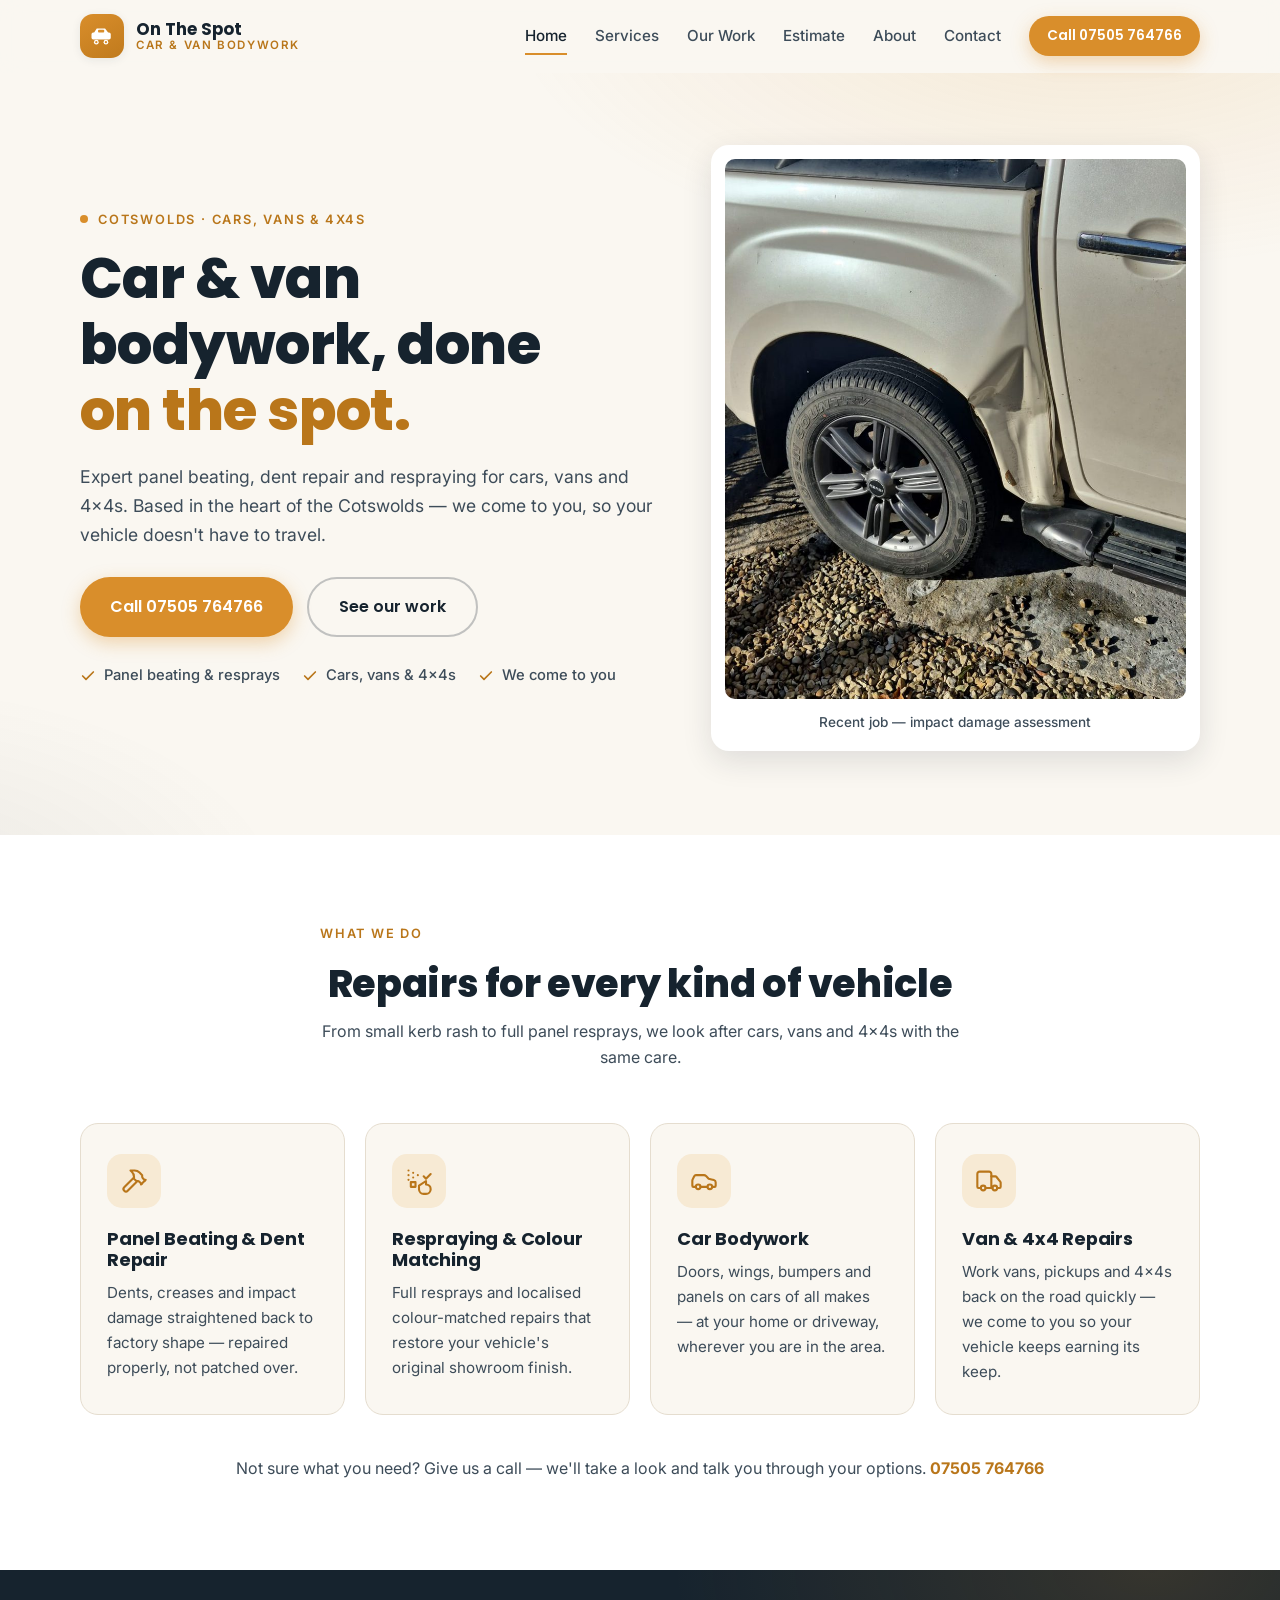
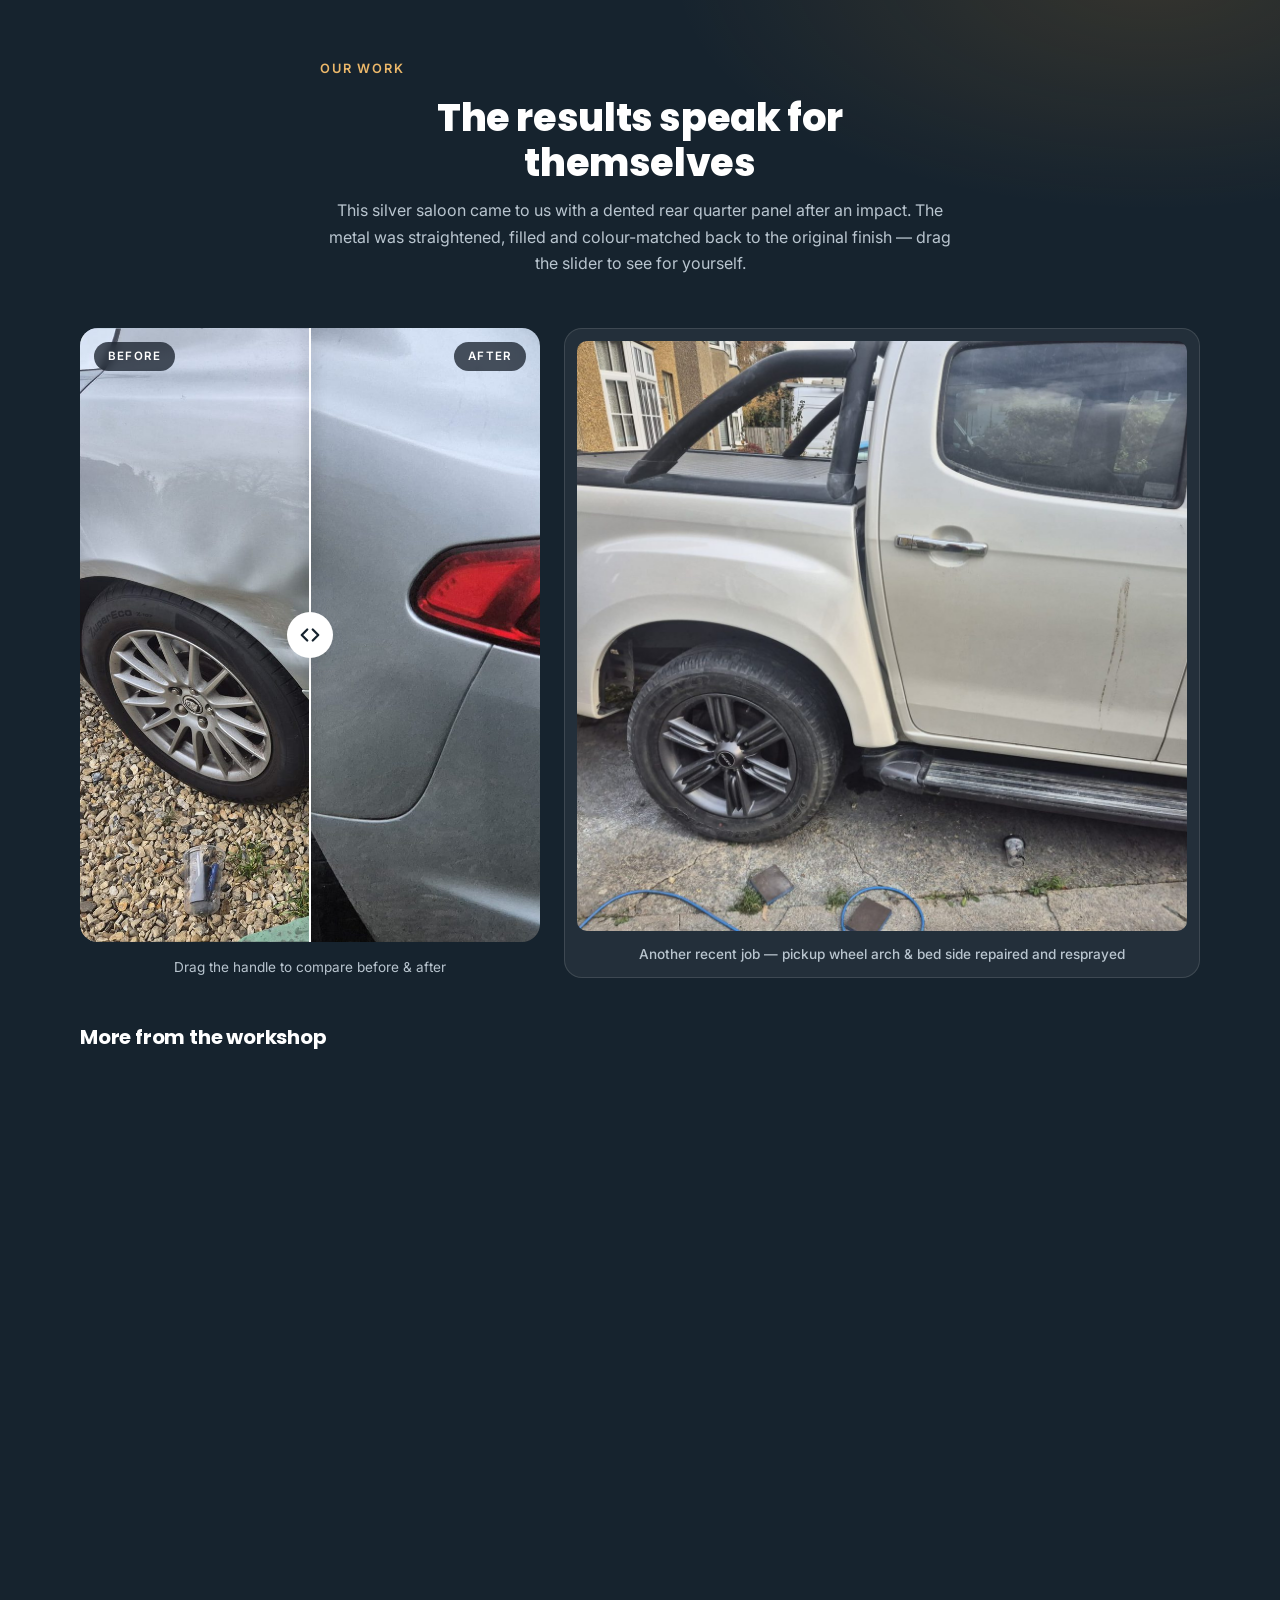
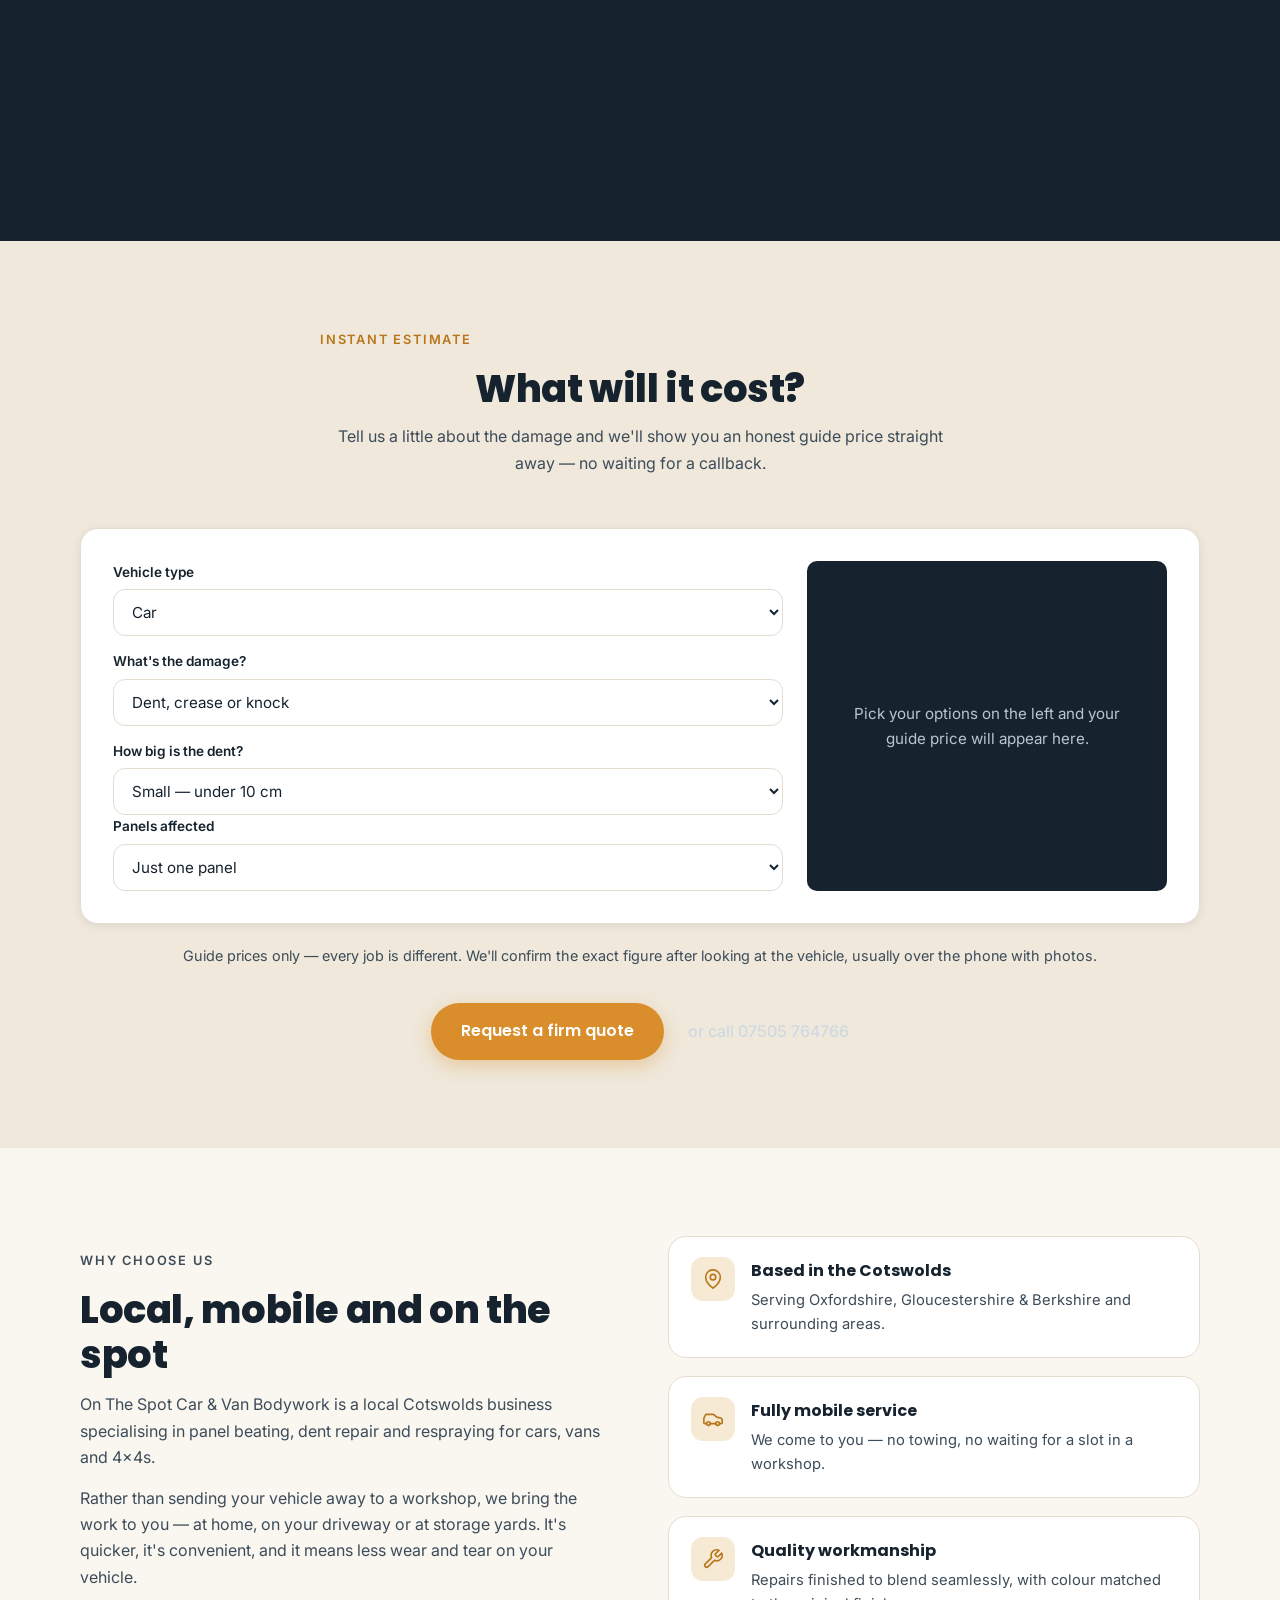
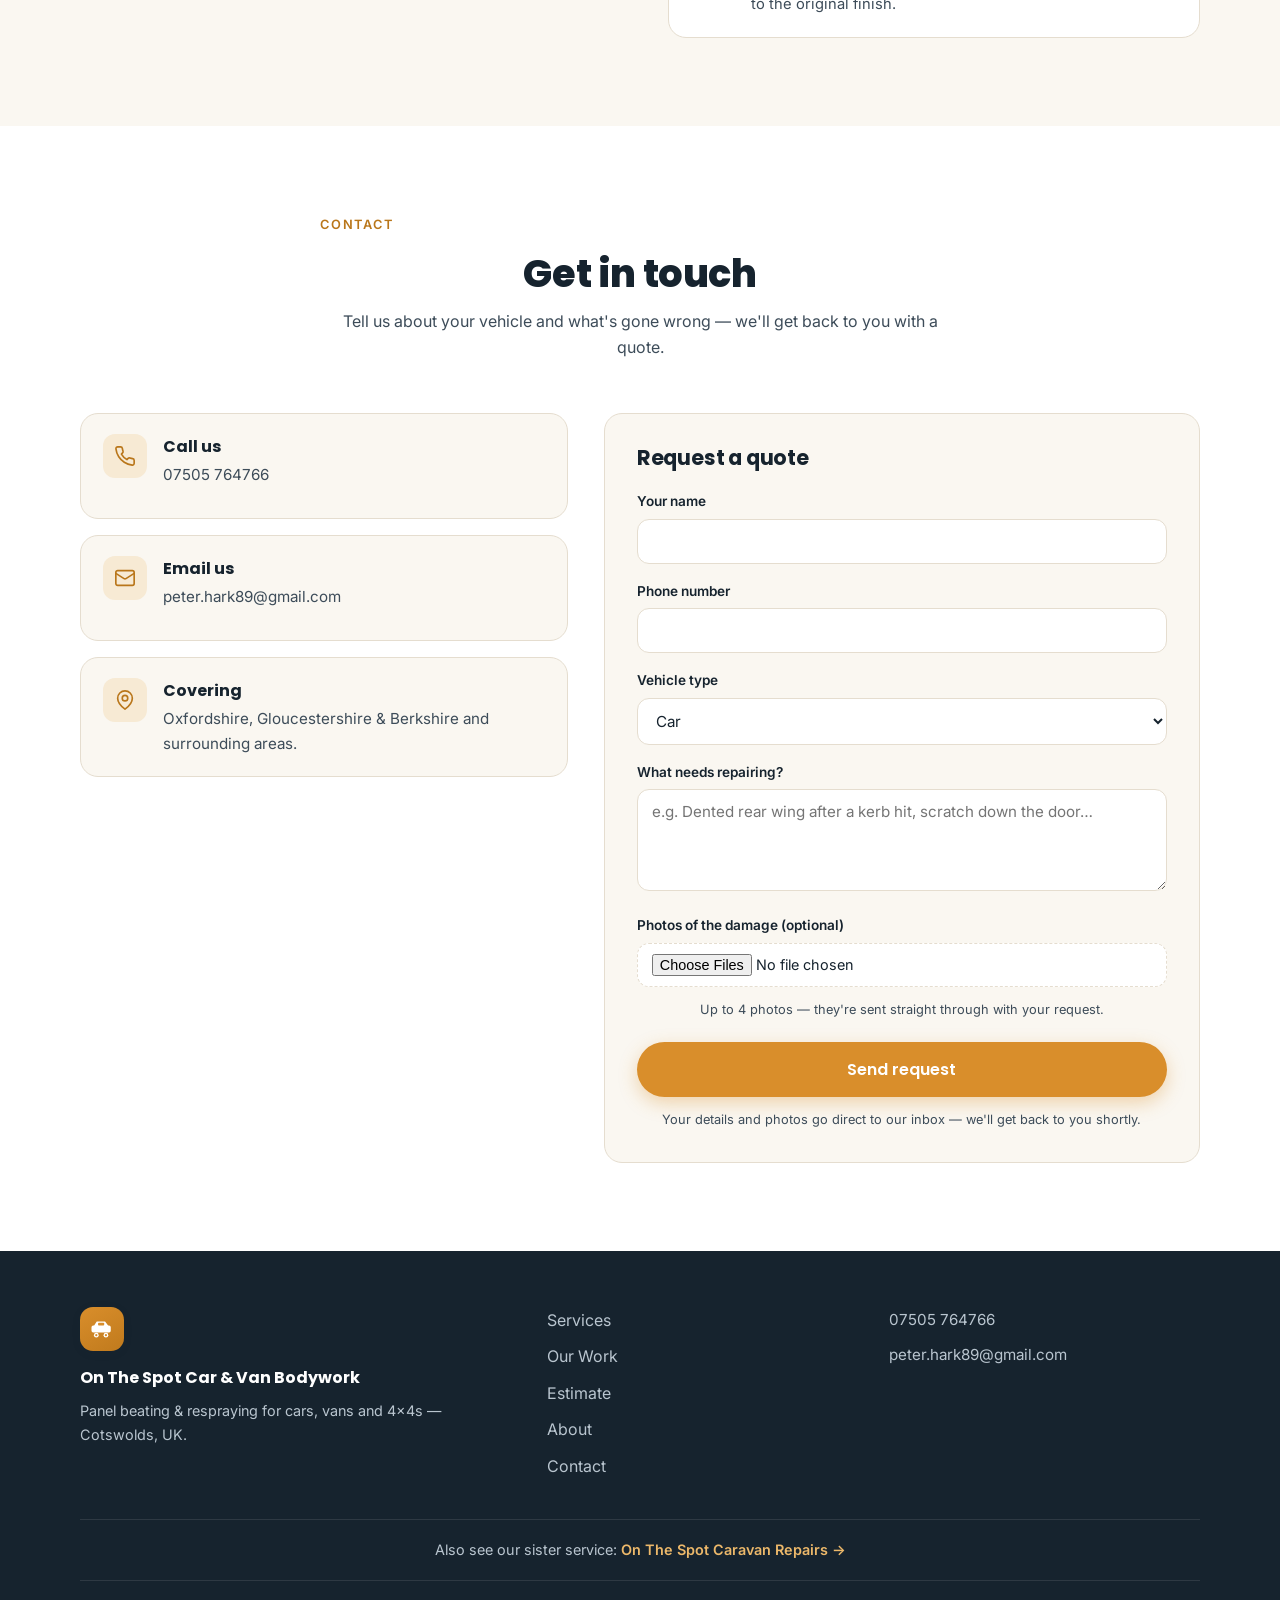
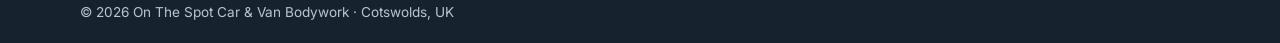
==== commit eb8c9c84: "Add instant estimate tool, photo upload quote form (FormSubmit), cross-link to caravan site" ====
--- a/index.html
+++ b/index.html
@@ -38,6 +38,7 @@
       <a href="#home" class="active">Home</a>
       <a href="#services">Services</a>
       <a href="#work">Our Work</a>
+      <a href="#estimate">Estimate</a>
       <a href="#about">About</a>
       <a href="#contact">Contact</a>
       <a href="tel:+447505764766" class="btn btn-primary btn-sm nav-call">Call 07505 764766</a>
@@ -200,6 +201,65 @@
     </div>
   </section>
 
+  <!-- ============ INSTANT ESTIMATE ============ -->
+  <section class="section estimate" id="estimate">
+    <div class="container">
+      <header class="section-head reveal">
+        <p class="eyebrow">Instant estimate</p>
+        <h2>What will it cost?</h2>
+        <p class="section-sub">Tell us a little about the damage and we'll show you an honest guide price straight away — no waiting for a callback.</p>
+      </header>
+
+      <div class="estimate-box reveal">
+        <div class="estimate-fields">
+          <label for="estVehicle">Vehicle type</label>
+          <select id="estVehicle" name="estVehicle">
+            <option value="car">Car</option>
+            <option value="van">Van or 4x4</option>
+          </select>
+
+          <label for="estDamage">What's the damage?</label>
+          <select id="estDamage" name="estDamage">
+            <option value="dent">Dent, crease or knock</option>
+            <option value="scratch">Scratch or scrape</option>
+            <option value="crack">Cracked / broken panel</option>
+            <option value="respray">Respray only (no repair needed)</option>
+          </select>
+
+          <label for="estSize" id="estSizeLabel">How big is it?</label>
+          <select id="estSize" name="estSize"></select>
+
+          <div class="estimate-row">
+            <div class="estimate-col" id="estPanelsWrap">
+              <label for="estPanels">Panels affected</label>
+              <select id="estPanels" name="estPanels">
+                <option value="1">Just one panel</option>
+                <option value="2">Two panels</option>
+                <option value="3">Three or more</option>
+              </select>
+            </div>
+          </div>
+        </div>
+
+        <div class="estimate-result" id="estResult">
+          <p class="est-prompt" id="estPrompt">Pick your options on the left and your guide price will appear here.</p>
+          <div class="est-price-wrap" id="estPriceWrap" hidden>
+            <span class="est-label">Guide price</span>
+            <span class="est-price" id="estPrice">&pound;0 &ndash; &pound;0</span>
+            <p class="est-note" id="estNote"></p>
+          </div>
+        </div>
+      </div>
+
+      <p class="estimate-disclaimer reveal">Guide prices only — every job is different. We'll confirm the exact figure after looking at the vehicle, usually over the phone with photos.</p>
+
+      <div class="work-cta estimate-cta reveal">
+        <a href="#contact" class="btn btn-primary btn-lg">Request a firm quote</a>
+        <a href="tel:+447505764766" class="link-light">or call 07505 764766</a>
+      </div>
+    </div>
+  </section>
+
   <!-- ============ ABOUT ============ -->
   <section class="section about" id="about">
     <div class="container about-grid">
@@ -270,9 +330,20 @@
           <label for="message">What needs repairing?</label>
           <textarea id="message" name="message" rows="4" placeholder="e.g. Dented rear wing after a kerb hit, scratch down the door…"></textarea>
 
-          <button type="submit" class="btn btn-primary btn-lg btn-block">Send request</button>
-          <p class="form-note">This opens your email app with everything pre-filled — just hit send.</p>
+          <label for="photos">Photos of the damage (optional)</label>
+          <input type="file" id="photos" name="photos" accept="image/*" multiple />
+          <p class="form-note form-note-top">Up to 4 photos — they're sent straight through with your request.</p>
+
+          <button type="submit" class="btn btn-primary btn-lg btn-block" id="quoteSubmit">Send request</button>
+          <p class="form-note" id="formNote">Your details and photos go direct to our inbox — we'll get back to you shortly.</p>
         </form>
+
+        <div class="form-success" id="formSuccess" hidden>
+          <span class="icon icon-sm" aria-hidden="true"><svg viewBox="0 0 24 24" fill="none" stroke="currentColor" stroke-width="1.8" stroke-linecap="round" stroke-linejoin="round"><path d="M20 6 9 17l-5-5"/></svg></span>
+          <h3>Request sent — thank you!</h3>
+          <p id="formSuccessMsg">We've got your details and will get back to you with a quote shortly.</p>
+          <button type="button" class="btn btn-ghost" id="formAgain">Send another request</button>
+        </div>
       </div>
     </div>
   </section>
@@ -299,6 +370,7 @@
     <nav class="footer-nav" aria-label="Footer navigation">
       <a href="#services">Services</a>
       <a href="#work">Our Work</a>
+      <a href="#estimate">Estimate</a>
       <a href="#about">About</a>
       <a href="#contact">Contact</a>
     </nav>
@@ -307,6 +379,9 @@
       <a href="tel:+447505764766">07505 764766</a>
       <a href="mailto:peter.hark89@gmail.com">peter.hark89@gmail.com</a>
     </div>
+  </div>
+  <div class="container footer-sister">
+    <p>Also see our sister service: <a href="https://harky39.github.io/on-the-spot-caravan-repairs/">On The Spot Caravan Repairs &rarr;</a></p>
   </div>
   <div class="container footer-bottom">
     <p>&copy; <span id="year">2026</span> On The Spot Car &amp; Van Bodywork &middot; Cotswolds, UK</p>
--- a/style.css
+++ b/style.css
@@ -539,6 +539,75 @@
   margin-top: 48px;
 }
 
+/* ---------- Instant estimate ---------- */
+.estimate { background: var(--stone); }
+
+.estimate-box {
+  display: grid;
+  grid-template-columns: 1fr minmax(280px, 360px);
+  gap: 24px;
+  background: #fff;
+  border: 1px solid var(--line);
+  border-radius: var(--radius);
+  padding: 32px;
+  box-shadow: var(--shadow-sm);
+}
+
+.estimate-fields label {
+  display: block;
+  font-weight: 600;
+  font-size: 0.85rem;
+  margin: 14px 0 6px;
+}
+.estimate-fields label:first-child { margin-top: 0; }
+.estimate-fields select {
+  width: 100%;
+  padding: 12px 14px;
+  border: 1.5px solid var(--line);
+  border-radius: 12px;
+  background: #fff;
+  font-family: inherit;
+  font-size: 0.95rem;
+  color: var(--ink);
+}
+
+.estimate-result {
+  background: var(--ink);
+  border-radius: calc(var(--radius) - 8px);
+  padding: 28px;
+  display: flex;
+  flex-direction: column;
+  justify-content: center;
+  align-items: center;
+  text-align: center;
+}
+.est-prompt { color: #b9c5cf; font-size: 0.95rem; }
+.est-price-wrap[hidden] { display: none; }
+.est-label {
+  font-size: 0.72rem;
+  letter-spacing: 0.14em;
+  text-transform: uppercase;
+  color: #ecb86a;
+  font-weight: 600;
+  margin-bottom: 8px;
+  display: block;
+}
+.est-price {
+  font-family: var(--font-head);
+  font-weight: 800;
+  font-size: clamp(1.5rem, 3vw, 2.1rem);
+  color: #fff;
+}
+.est-note { color: #b9c5cf; font-size: 0.85rem; margin-top: 14px; line-height: 1.6; }
+
+.estimate-disclaimer {
+  text-align: center;
+  color: var(--ink-soft);
+  font-size: 0.9rem;
+  margin-top: 20px;
+}
+.estimate-cta { margin-top: 36px; }
+
 /* ---------- About ---------- */
 .about-grid {
   display: grid;
@@ -630,6 +699,27 @@
   box-shadow: 0 0 0 3px rgba(217, 142, 43, 0.18);
 }
 .quote-form textarea { resize: vertical; }
+.quote-form input[type="file"] {
+  padding: 10px 14px;
+  border-style: dashed;
+  font-size: 0.9rem;
+}
+.form-note-top { margin-top: 8px; text-align: left; }
+
+.form-success {
+  background: var(--paper);
+  border: 1px solid var(--line);
+  border-radius: var(--radius);
+  padding: 40px 32px;
+  text-align: center;
+  display: flex;
+  flex-direction: column;
+  align-items: center;
+  gap: 14px;
+}
+.form-success[hidden] { display: none; }
+.form-success h3 { font-size: 1.3rem; }
+.form-success p { color: var(--ink-soft); max-width: 30em; }
 
 .quote-form .btn { margin-top: 22px; }
 
@@ -657,6 +747,15 @@
 .footer-nav a:hover, .footer-contact a:hover { color: #fff; text-decoration: underline; }
 
 .footer-contact { display: flex; flex-direction: column; gap: 10px; font-size: 0.95rem; word-break: break-word; }
+
+.footer-sister {
+  padding-block: 18px;
+  border-top: 1px solid rgba(255, 255, 255, 0.1);
+  font-size: 0.9rem;
+  text-align: center;
+}
+.footer-sister a { color: #ecb86a; font-weight: 600; }
+.footer-sister a:hover { text-decoration: underline; color: #fff; }
 
 .footer-bottom {
   border-top: 1px solid rgba(255, 255, 255, 0.1);
@@ -699,6 +798,7 @@
 /* ---------- Responsive ---------- */
 @media (max-width: 960px) {
   .hero-grid, .about-grid, .contact-grid { grid-template-columns: 1fr; gap: 40px; }
+  .estimate-box { grid-template-columns: 1fr; }
   .hero-card { max-width: 480px; margin-inline: auto; width: 100%; }
   .footer-grid { grid-template-columns: 1fr 1fr; }
 }
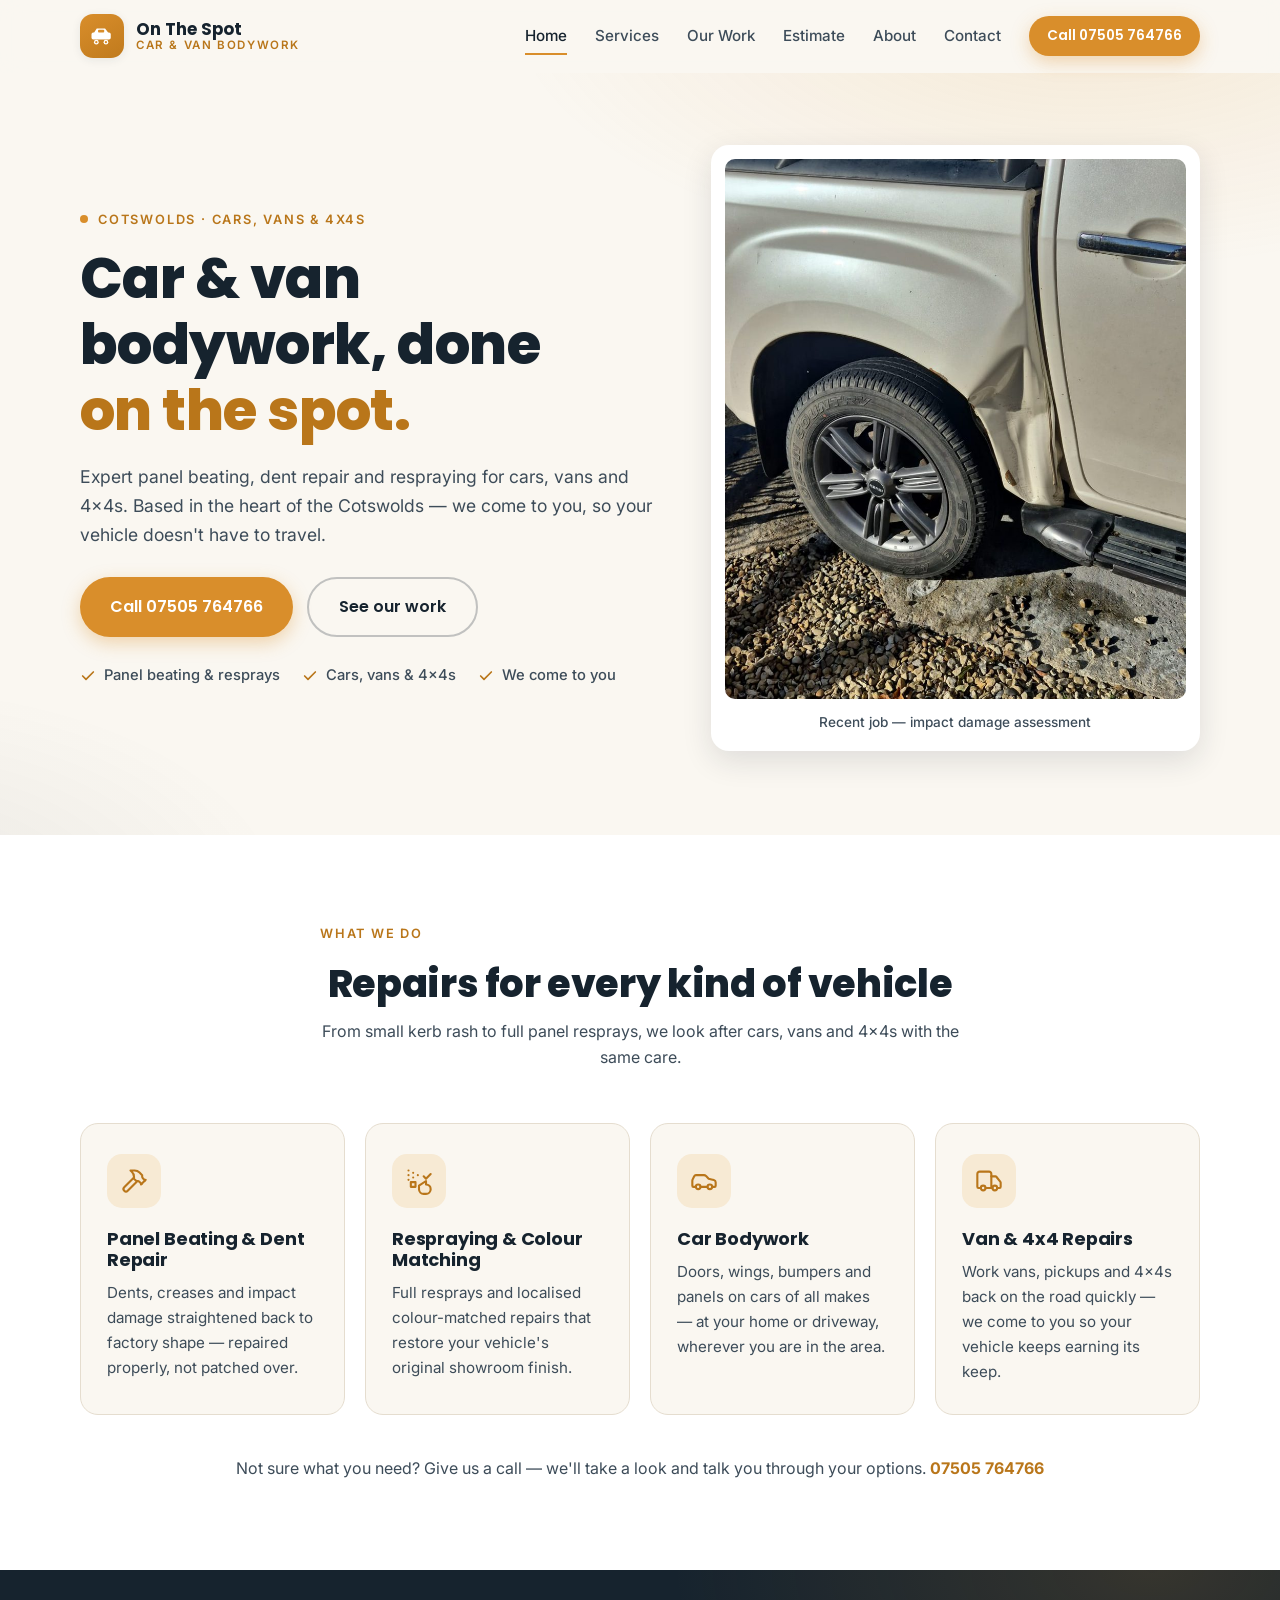
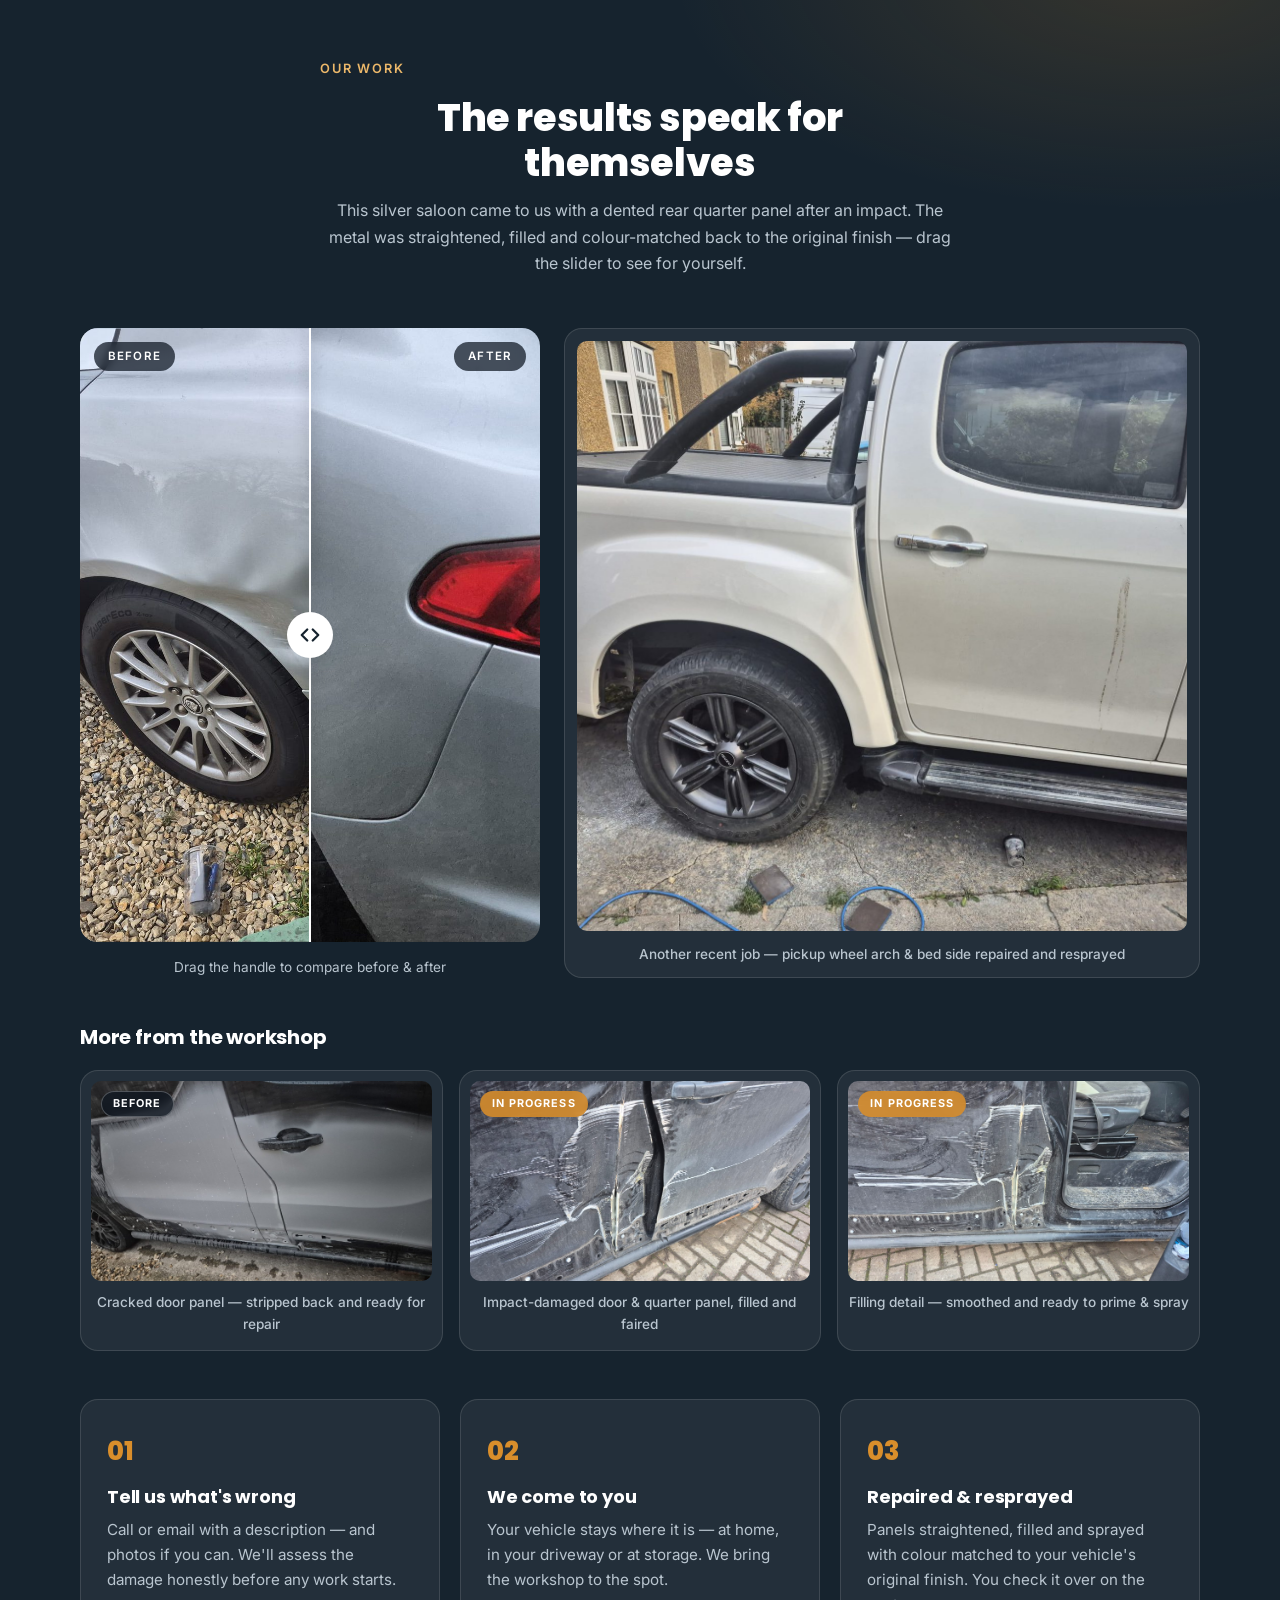
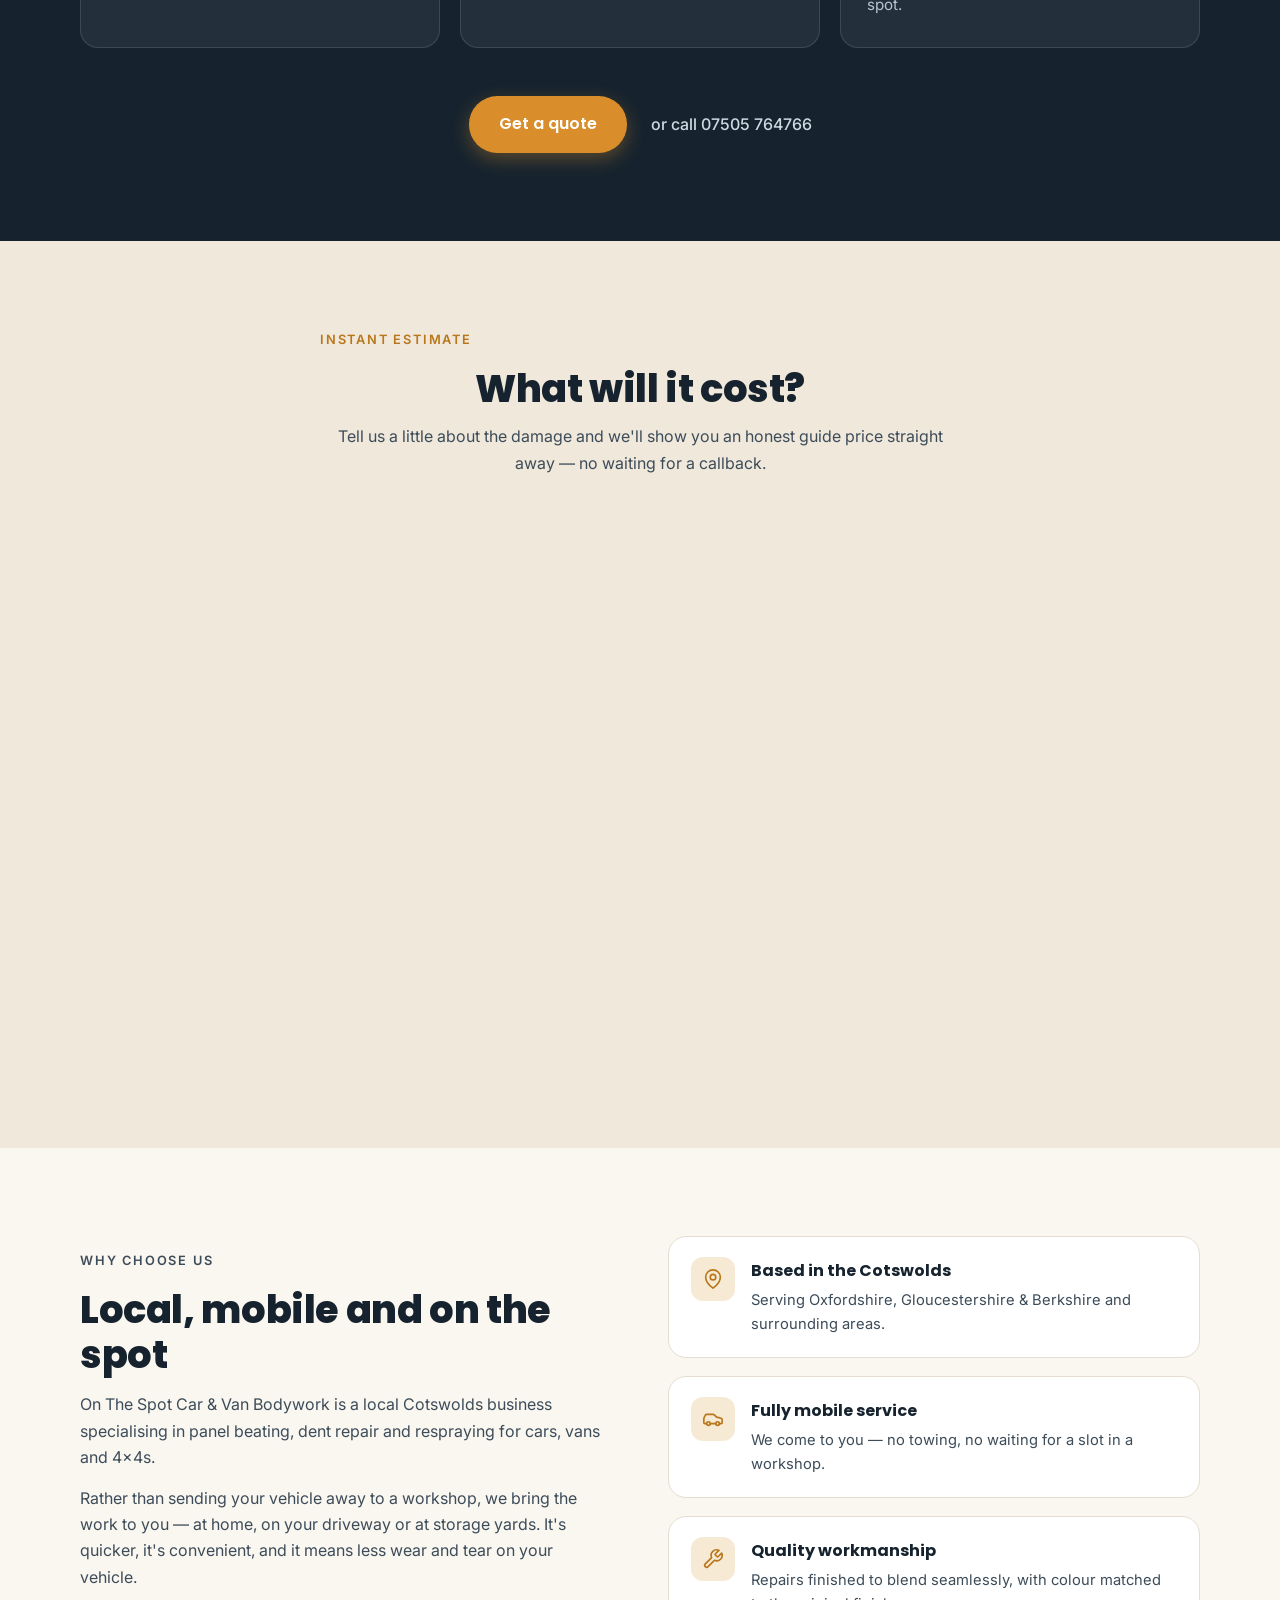
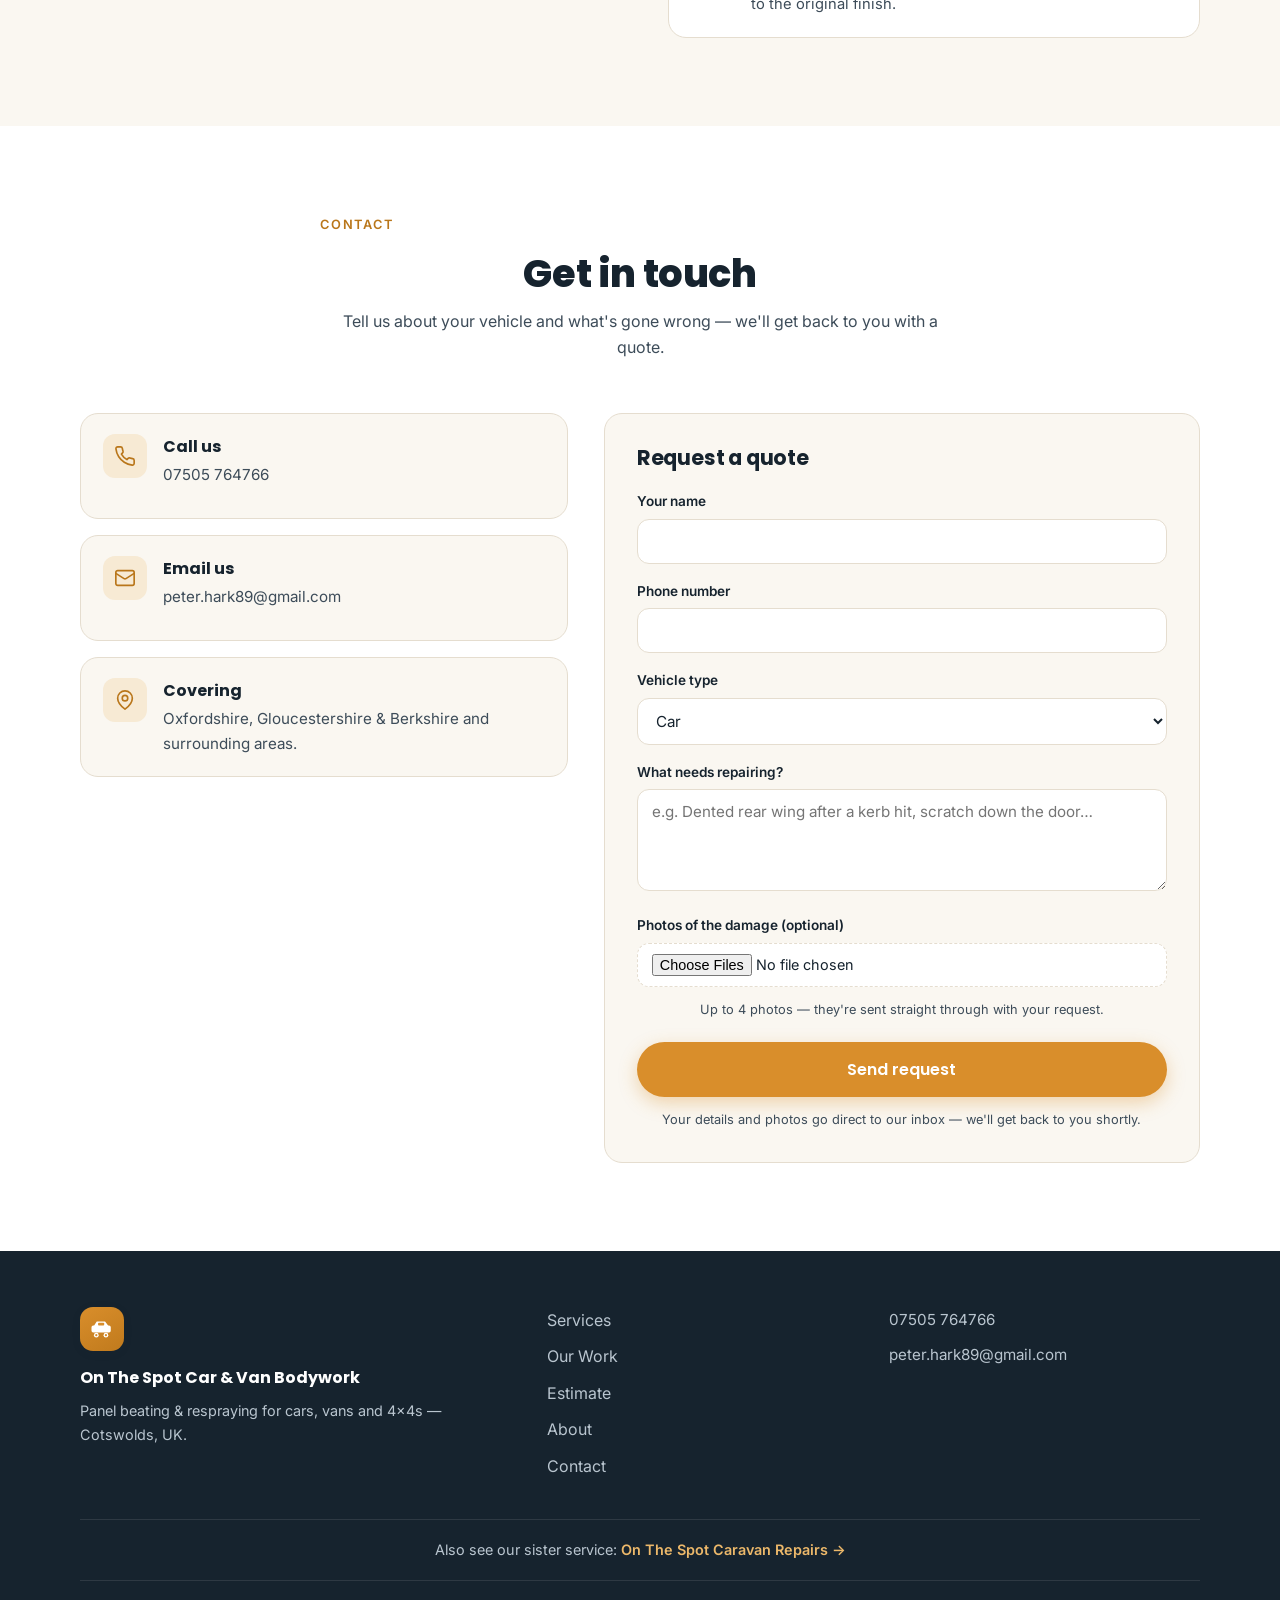
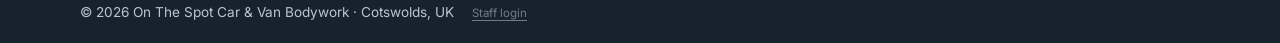
==== commit f37b9cd1: "Add admin-managed content loading + quote sync to data repo; staff login link" ====
--- a/index.html
+++ b/index.html
@@ -155,8 +155,8 @@
         </figure>
       </div>
 
-      <h3 class="gallery-title reveal">More from the workshop</h3>
-      <div class="gallery-grid">
+      <h3 class="gallery-title reveal" id="galleryTitle">More from the workshop</h3>
+      <div class="gallery-grid" id="galleryGrid">
         <figure class="gallery-card reveal">
           <span class="chip chip-before" aria-hidden="true">Before</span>
           <img src="images/gallery-door-crack.jpg" alt="Cracked car door panel stripped back, ready for repair" loading="lazy" />
@@ -384,7 +384,9 @@
     <p>Also see our sister service: <a href="https://harky39.github.io/on-the-spot-caravan-repairs/">On The Spot Caravan Repairs &rarr;</a></p>
   </div>
   <div class="container footer-bottom">
-    <p>&copy; <span id="year">2026</span> On The Spot Car &amp; Van Bodywork &middot; Cotswolds, UK</p>
+    <p>&copy; <span id="year">2026</span> On The Spot Car &amp; Van Bodywork &middot; Cotswolds, UK
+      <a href="https://harky39.github.io/on-the-spot-admin/" class="staff-link" title="Staff area">Staff login</a>
+    </p>
   </div>
 </footer>
 
--- a/style.css
+++ b/style.css
@@ -506,6 +506,16 @@
   -webkit-backdrop-filter: blur(4px);
 }
 .chip-progress { background: rgba(217, 142, 43, 0.88); box-shadow: none; }
+.chip-after { background: rgba(94, 168, 90, 0.88); box-shadow: none; }
+.staff-link {
+  display: inline-block;
+  margin-left: 14px;
+  font-size: 0.72rem;
+  opacity: 0.55;
+  text-decoration: underline;
+  text-underline-offset: 3px;
+}
+.staff-link:hover { opacity: 1; }
 
 .steps-grid {
   display: grid;
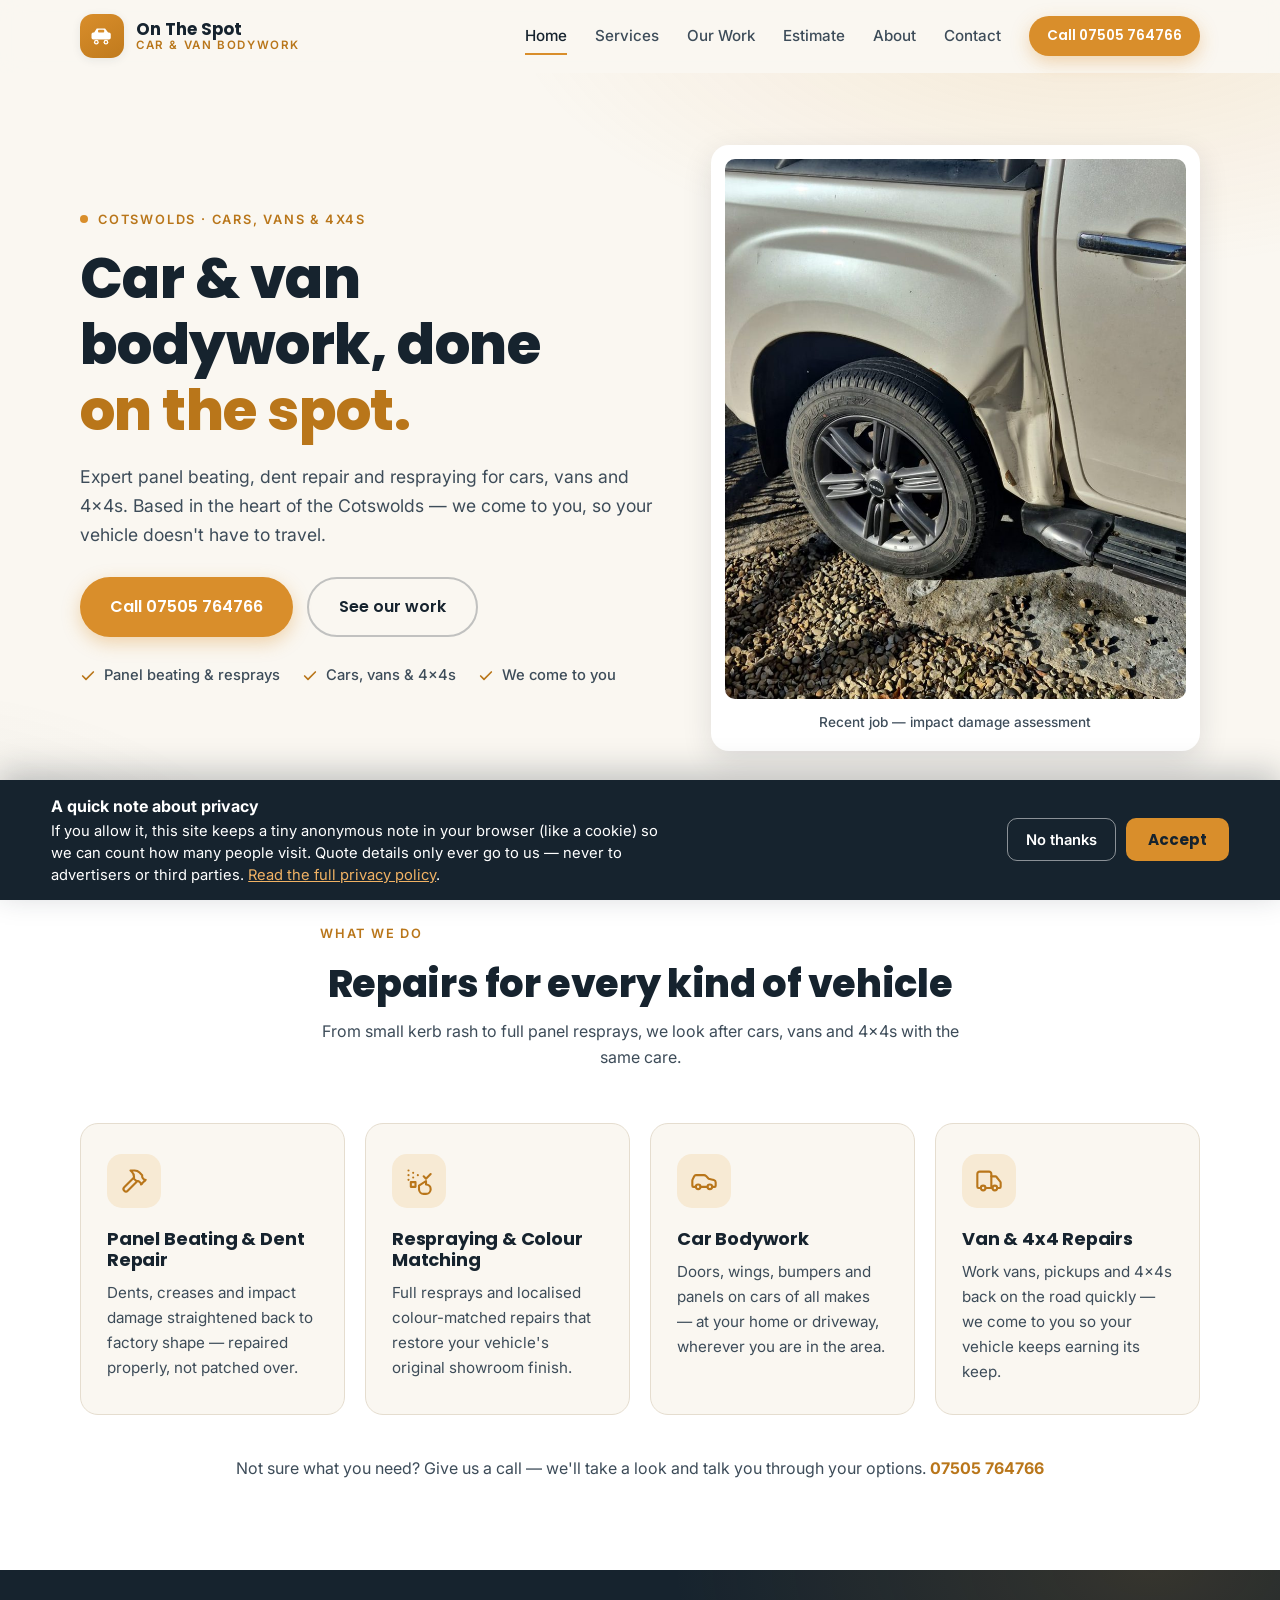
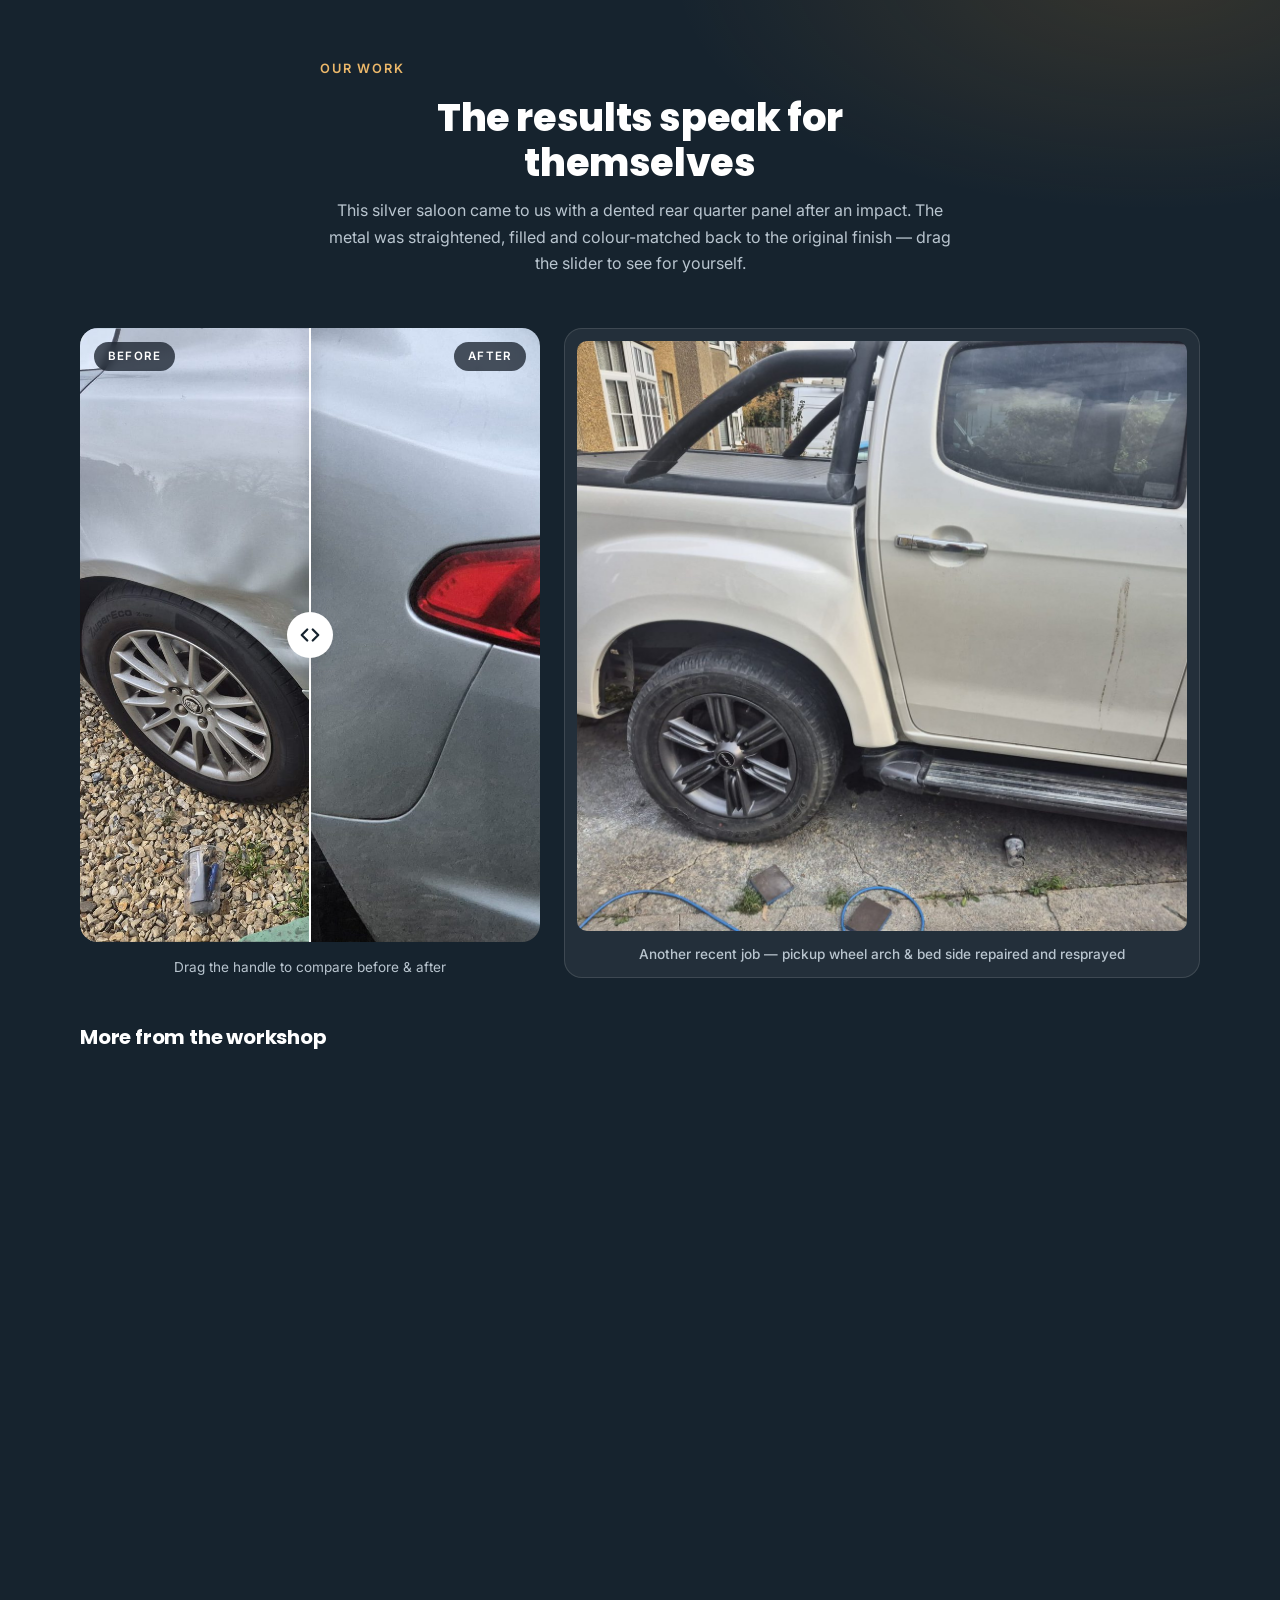
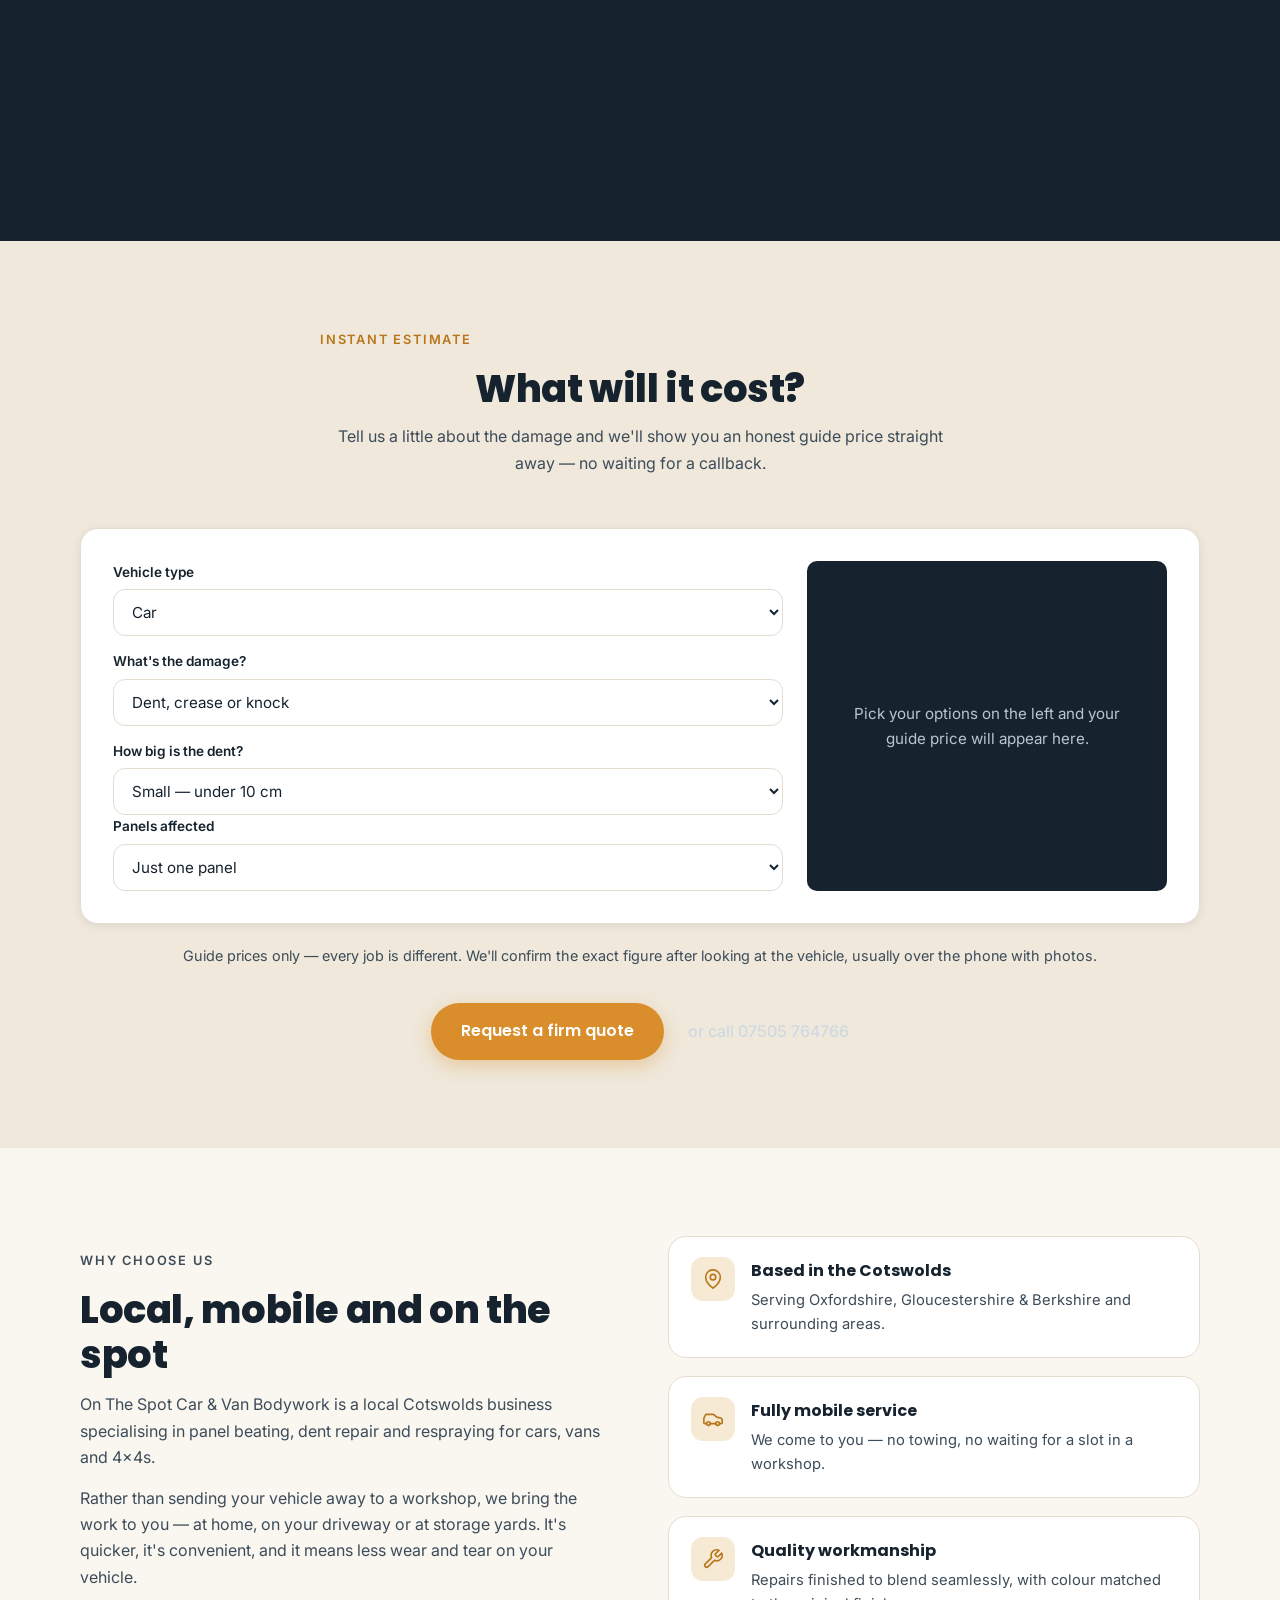
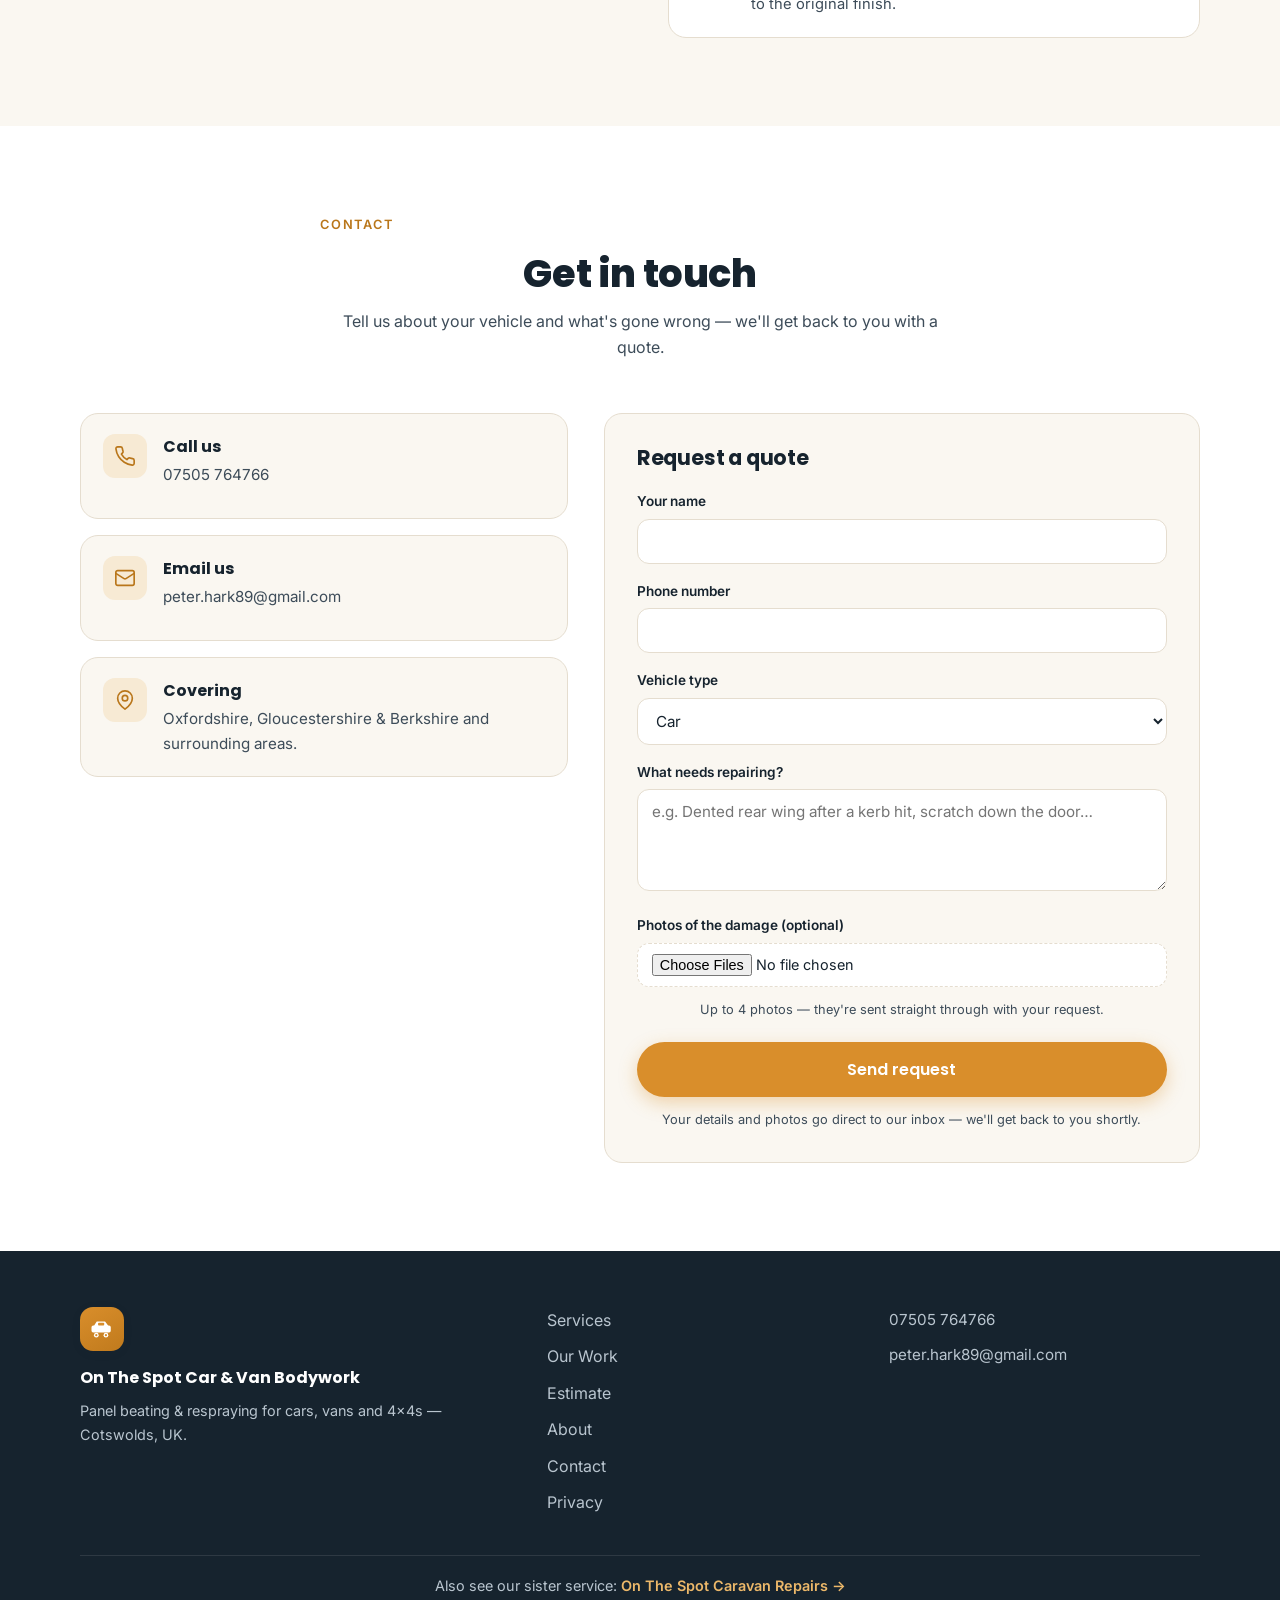
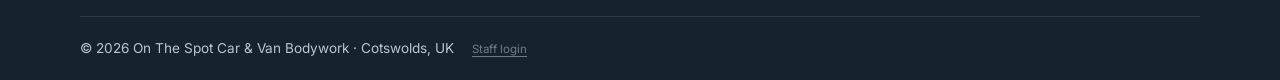
==== commit 376de015: "Add privacy policy page + one-time consent banner; visit counting now requires consent" ====
--- a/index.html
+++ b/index.html
@@ -373,6 +373,7 @@
       <a href="#estimate">Estimate</a>
       <a href="#about">About</a>
       <a href="#contact">Contact</a>
+      <a href="privacy.html">Privacy</a>
     </nav>
 
     <div class="footer-contact">
@@ -394,6 +395,49 @@
   <svg viewBox="0 0 24 24" fill="none" stroke="currentColor" stroke-width="2" stroke-linecap="round" stroke-linejoin="round"><path d="M22 16.92v3a2 2 0 0 1-2.18 2 19.79 19.79 0 0 1-8.63-3.07 19.5 19.5 0 0 1-6-6 19.79 19.79 0 0 1-3.07-8.67A2 2 0 0 1 4.11 2h3a2 2 0 0 1 2 1.72c.127.96.361 1.903.7 2.81a2 2 0 0 1-.45 2.11L8.09 9.91a16 16 0 0 0 6 6l1.27-1.27a2 2 0 0 1 2.11-.45c.907.339 1.85.573 2.81.7A2 2 0 0 1 22 16.92z"/></svg>
 </a>
 
+<!-- Privacy note banner (asked once per browser; explicit colours so any site theme works) -->
+<style>
+  .consent {
+    position: fixed; left: 0; right: 0; bottom: 0; z-index: 9999;
+    display: flex; flex-wrap: wrap; gap: 14px; align-items: center; justify-content: space-between;
+    background: #16232e; color: #fff;
+    padding: 14px max(16px, 4vw);
+    box-shadow: 0 -8px 30px rgba(22, 35, 46, 0.25);
+    font-family: "Inter", system-ui, sans-serif; font-size: 0.92rem; line-height: 1.5;
+  }
+  .consent[hidden] { display: none !important; }
+  .consent-text { max-width: 70ch; }
+  .consent-text strong { display: block; font-size: 1rem; margin-bottom: 2px; }
+  .consent-text a { color: #f0b264; text-decoration: underline; }
+  .consent-actions { display: flex; gap: 10px; flex: 0 0 auto; }
+  .consent-accept {
+    background: #d98e2b; color: #16232e; font-weight: 700;
+    border: 0; border-radius: 10px; padding: 10px 22px; cursor: pointer;
+    font-family: "Poppins", system-ui, sans-serif; font-size: 0.95rem;
+  }
+  .consent-accept:hover { background: #e6a244; }
+  .consent-decline {
+    background: transparent; color: #fff; font-weight: 600;
+    border: 1.5px solid rgba(255, 255, 255, 0.5); border-radius: 10px; padding: 10px 18px; cursor: pointer;
+    font-family: "Inter", system-ui, sans-serif; font-size: 0.92rem;
+  }
+  .consent-decline:hover { border-color: #fff; }
+  @media (max-width: 640px) {
+    .consent { flex-direction: column; align-items: stretch; }
+    .consent-actions { justify-content: flex-end; }
+  }
+</style>
+<div class="consent" id="consentBar" hidden>
+  <div class="consent-text">
+    <strong>A quick note about privacy</strong>
+    <p>If you allow it, this site keeps a tiny anonymous note in your browser (like a cookie) so we can count how many people visit. Quote details only ever go to us — never to advertisers or third parties. <a href="privacy.html">Read the full privacy policy</a>.</p>
+  </div>
+  <div class="consent-actions">
+    <button type="button" class="consent-decline" id="consentDecline">No thanks</button>
+    <button type="button" class="consent-accept" id="consentAccept">Accept</button>
+  </div>
+</div>
+
 <script src="main.js"></script>
 </body>
 </html>
--- a/style.css
+++ b/style.css
@@ -468,6 +468,9 @@
   gap: 16px;
   margin-bottom: 48px;
 }
+/* Long unbreakable strings must never blow out the grid tracks */
+.gallery-grid > * { min-width: 0; }
+.gallery-card figcaption { overflow-wrap: anywhere; }
 .gallery-card {
   position: relative;
   background: rgba(255, 255, 255, 0.06);
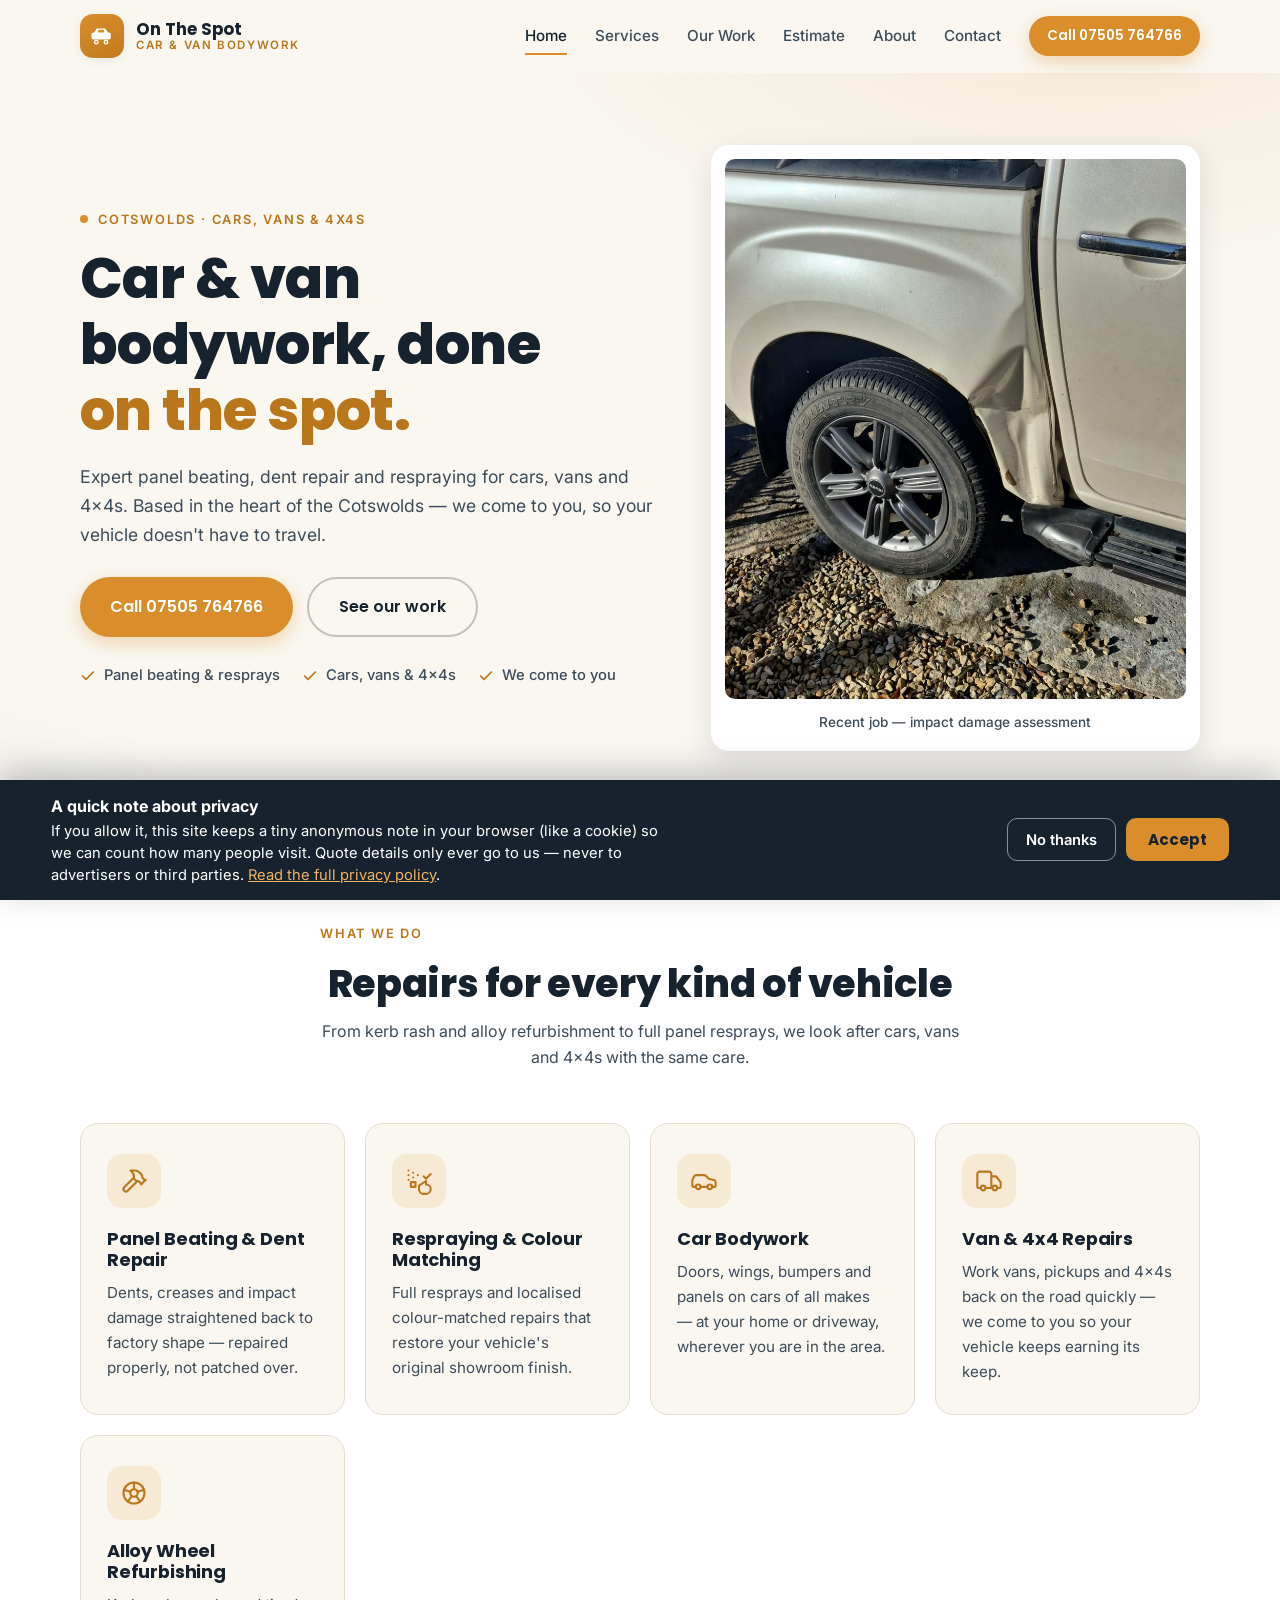
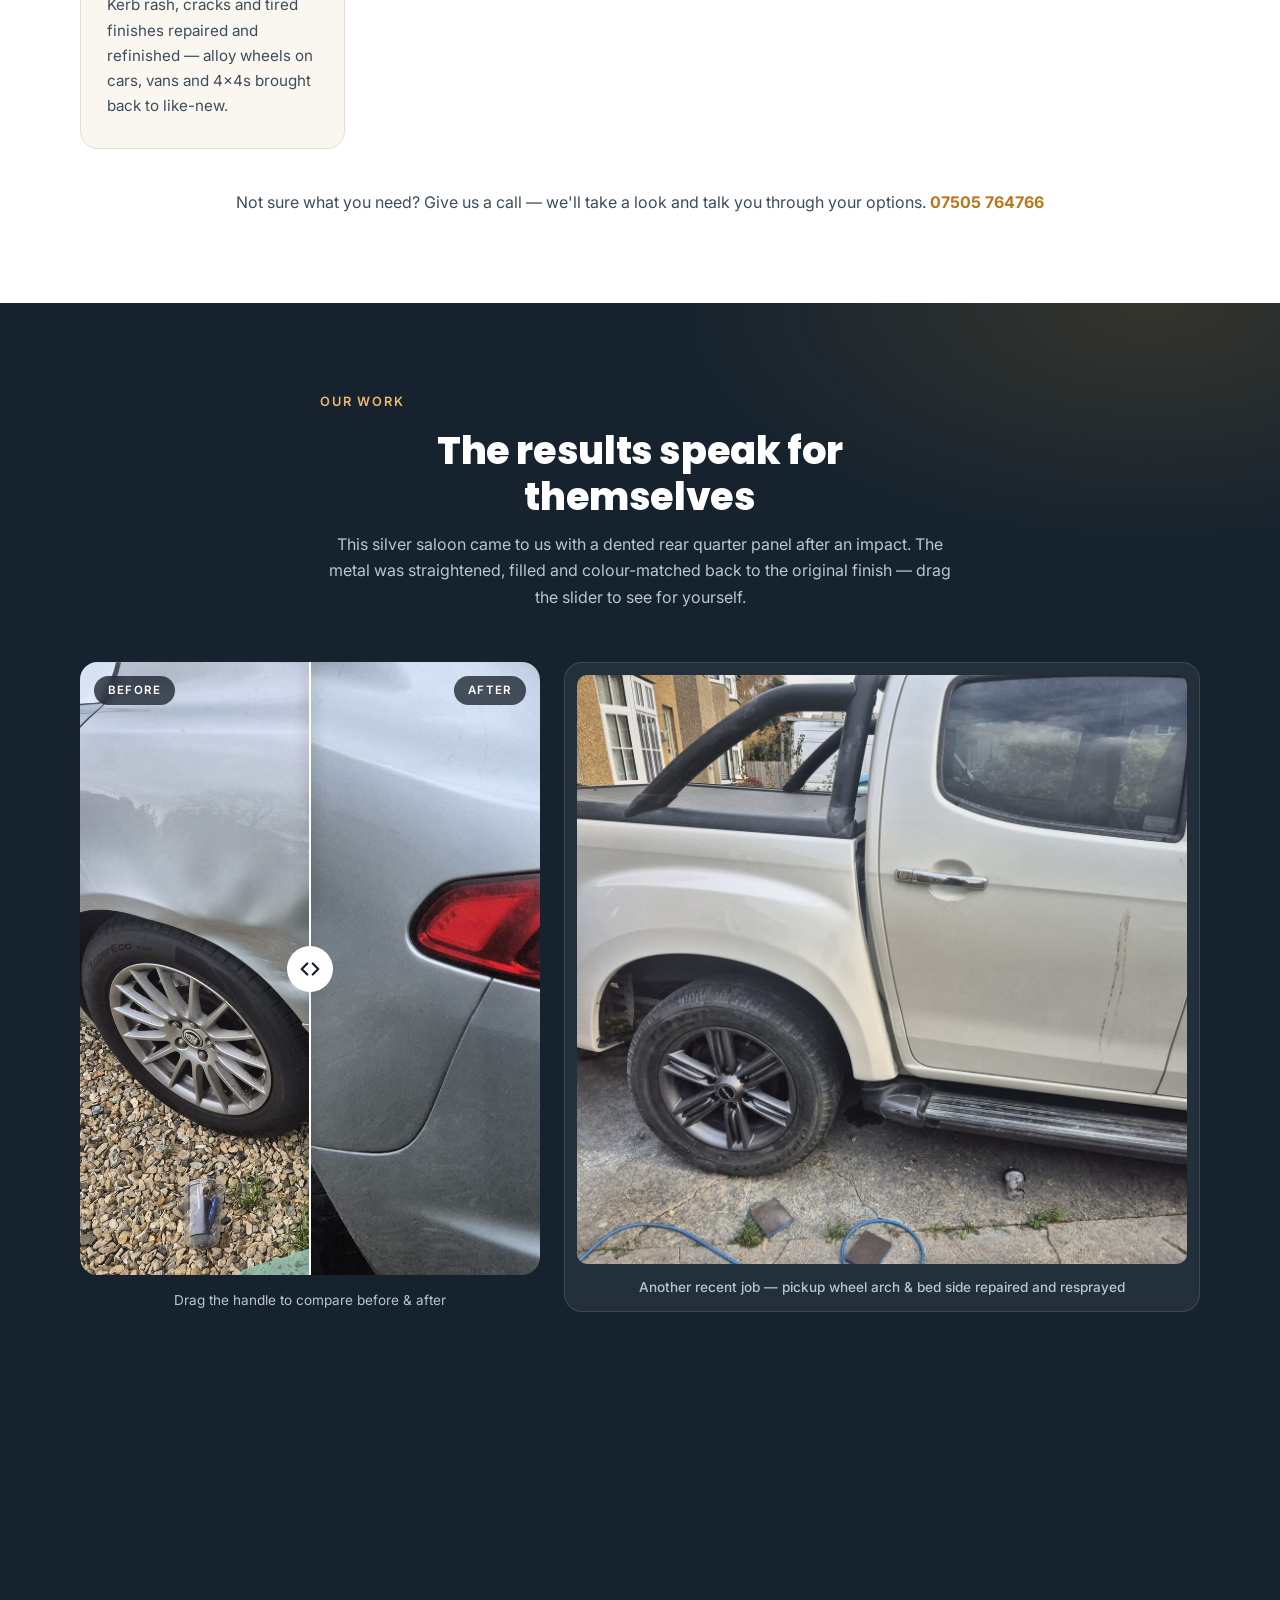
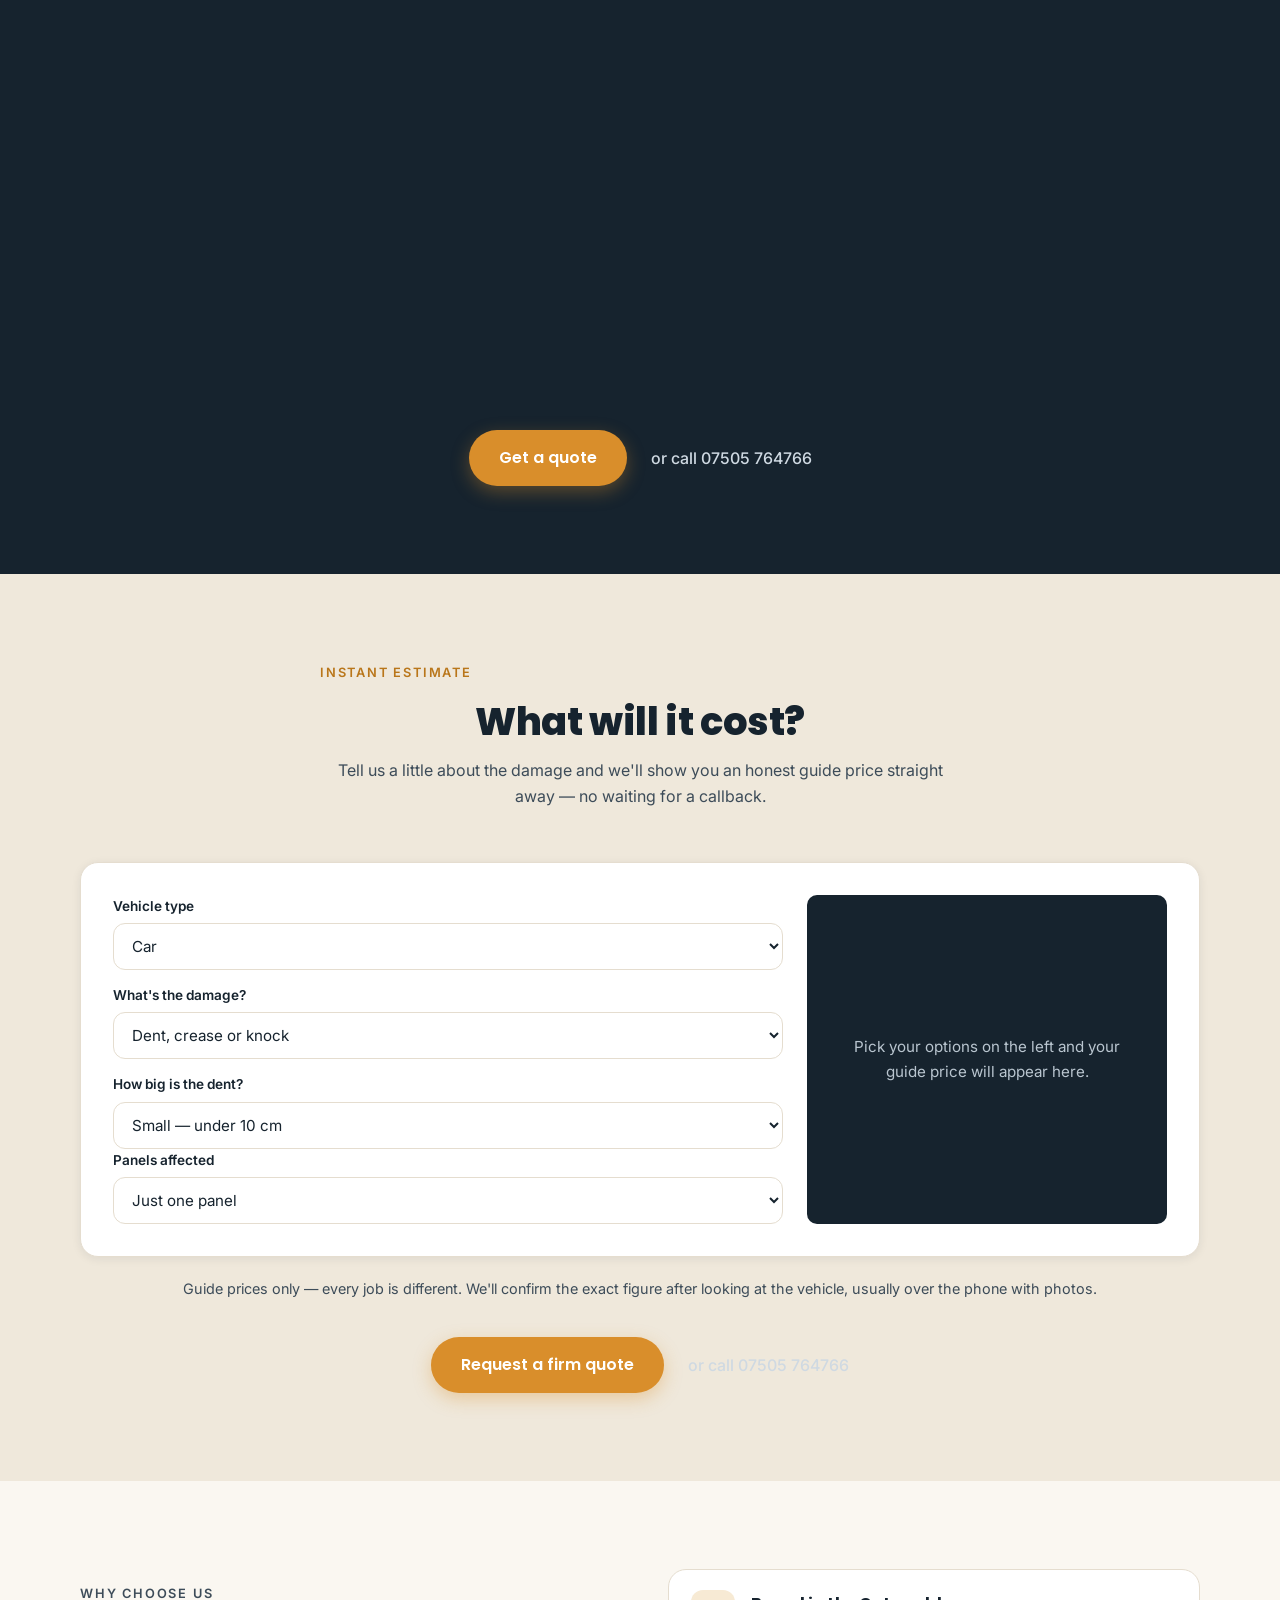
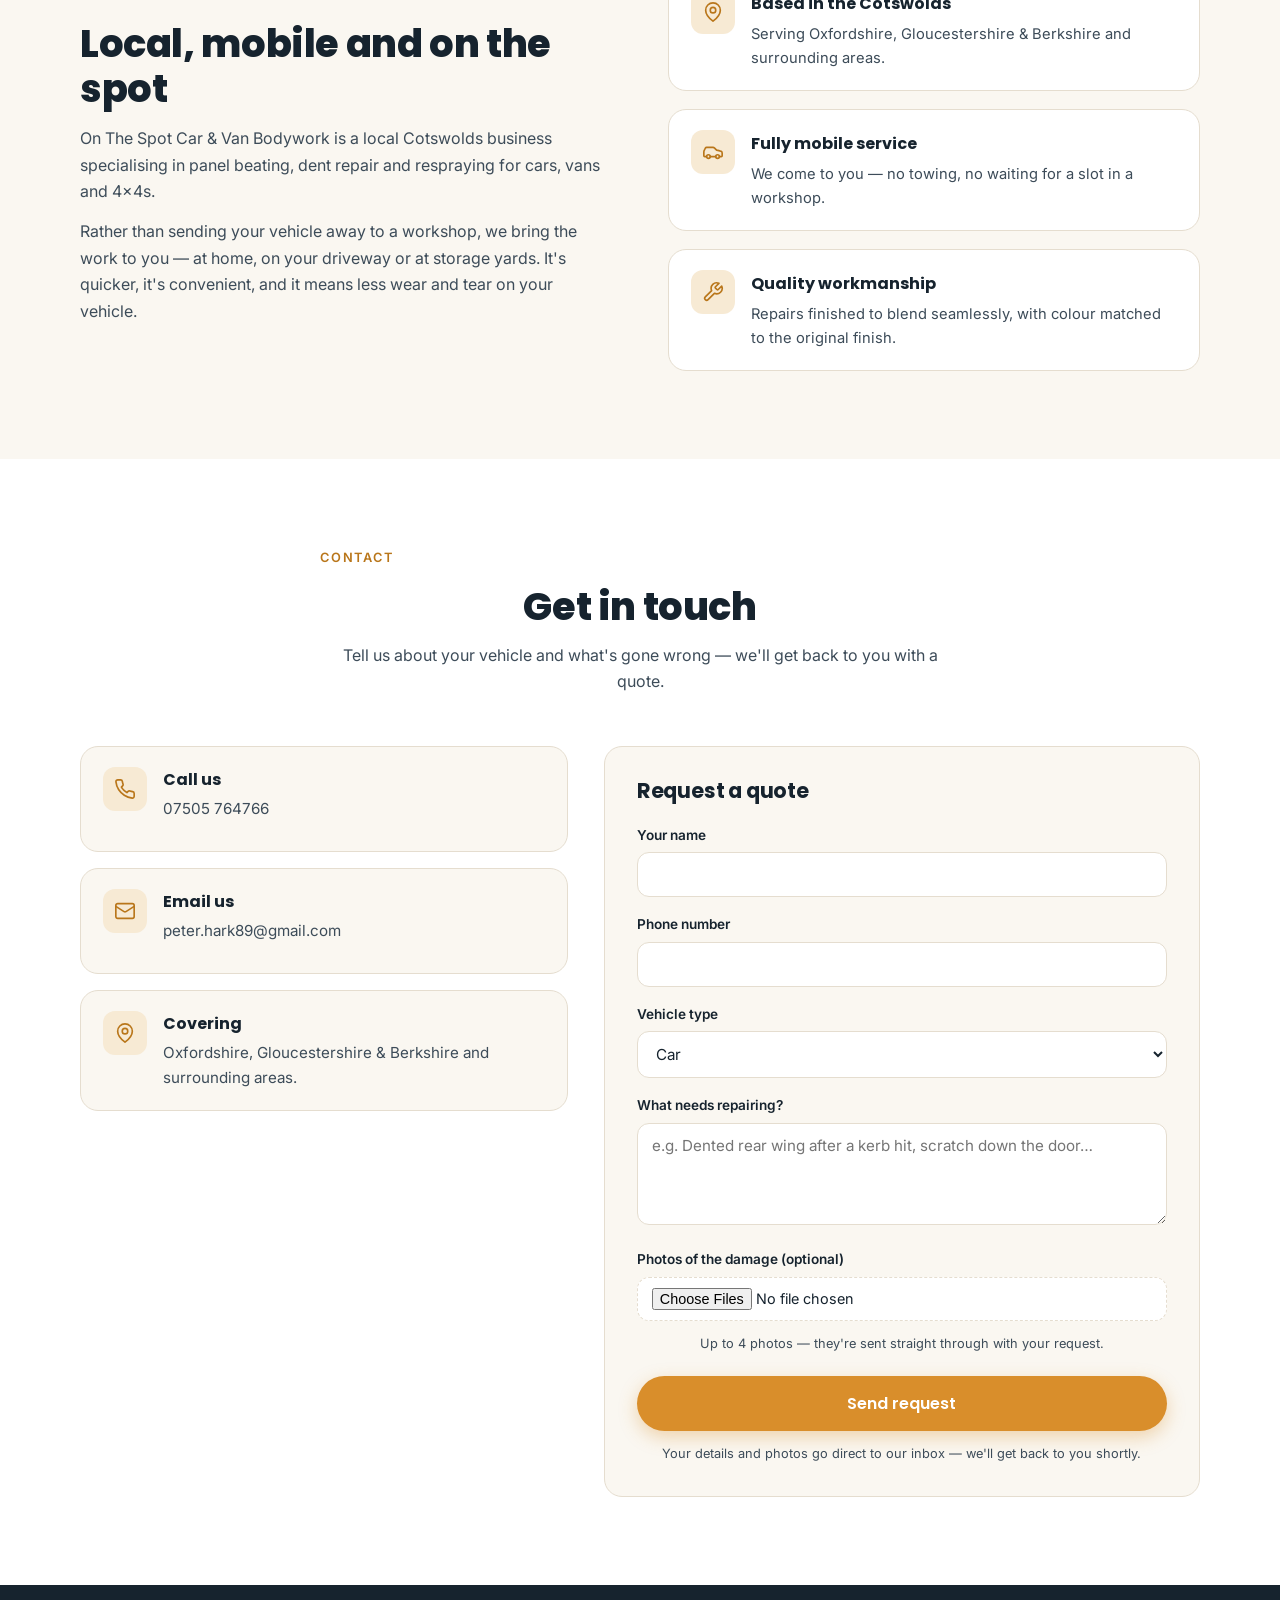
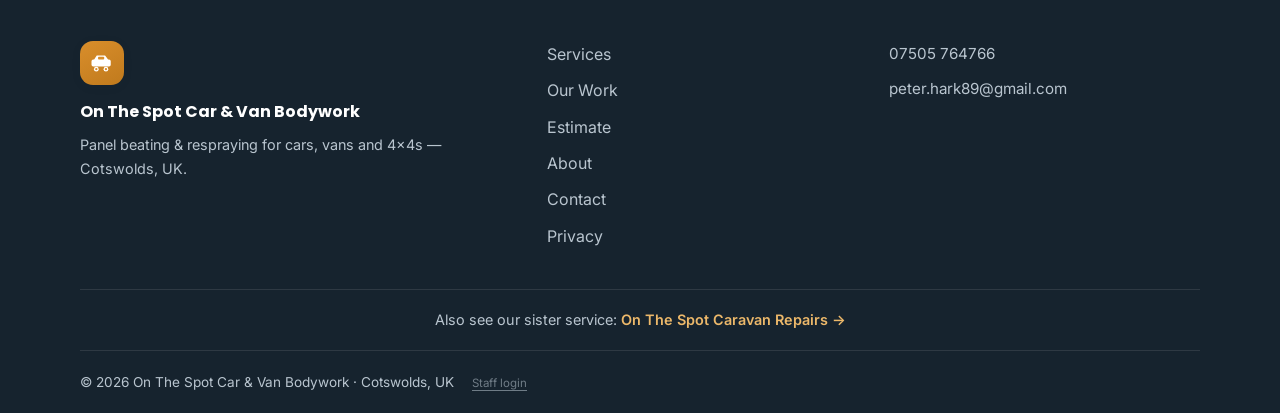
==== commit 76c6d377: "Add alloy wheel refurbishing service card + estimate option" ====
--- a/index.html
+++ b/index.html
@@ -83,7 +83,7 @@
       <header class="section-head reveal">
         <p class="eyebrow">What we do</p>
         <h2>Repairs for every kind of vehicle</h2>
-        <p class="section-sub">From small kerb rash to full panel resprays, we look after cars, vans and 4x4s with the same care.</p>
+        <p class="section-sub">From kerb rash and alloy refurbishment to full panel resprays, we look after cars, vans and 4x4s with the same care.</p>
       </header>
 
       <div class="card-grid">
@@ -117,6 +117,14 @@
           </span>
           <h3>Van &amp; 4x4 Repairs</h3>
           <p>Work vans, pickups and 4x4s back on the road quickly — we come to you so your vehicle keeps earning its keep.</p>
+        </article>
+
+        <article class="service-card reveal" data-delay="320">
+          <span class="icon" aria-hidden="true">
+            <svg viewBox="0 0 24 24" fill="none" stroke="currentColor" stroke-width="1.8" stroke-linecap="round" stroke-linejoin="round"><circle cx="12" cy="12" r="9"/><circle cx="12" cy="12" r="3.2"/><path d="M12 3v5.8"/><path d="M3.44 9.22 8.96 11.01"/><path d="M6.71 19.28 10.12 14.59"/><path d="M17.29 19.28 13.88 14.59"/><path d="M20.56 9.22 15.04 11.01"/></svg>
+          </span>
+          <h3>Alloy Wheel Refurbishing</h3>
+          <p>Kerb rash, cracks and tired finishes repaired and refinished — alloy wheels on cars, vans and 4x4s brought back to like-new.</p>
         </article>
       </div>
 
@@ -224,6 +232,7 @@
             <option value="scratch">Scratch or scrape</option>
             <option value="crack">Cracked / broken panel</option>
             <option value="respray">Respray only (no repair needed)</option>
+            <option value="alloys">Alloy wheel refurbishment</option>
           </select>
 
           <label for="estSize" id="estSizeLabel">How big is it?</label>
